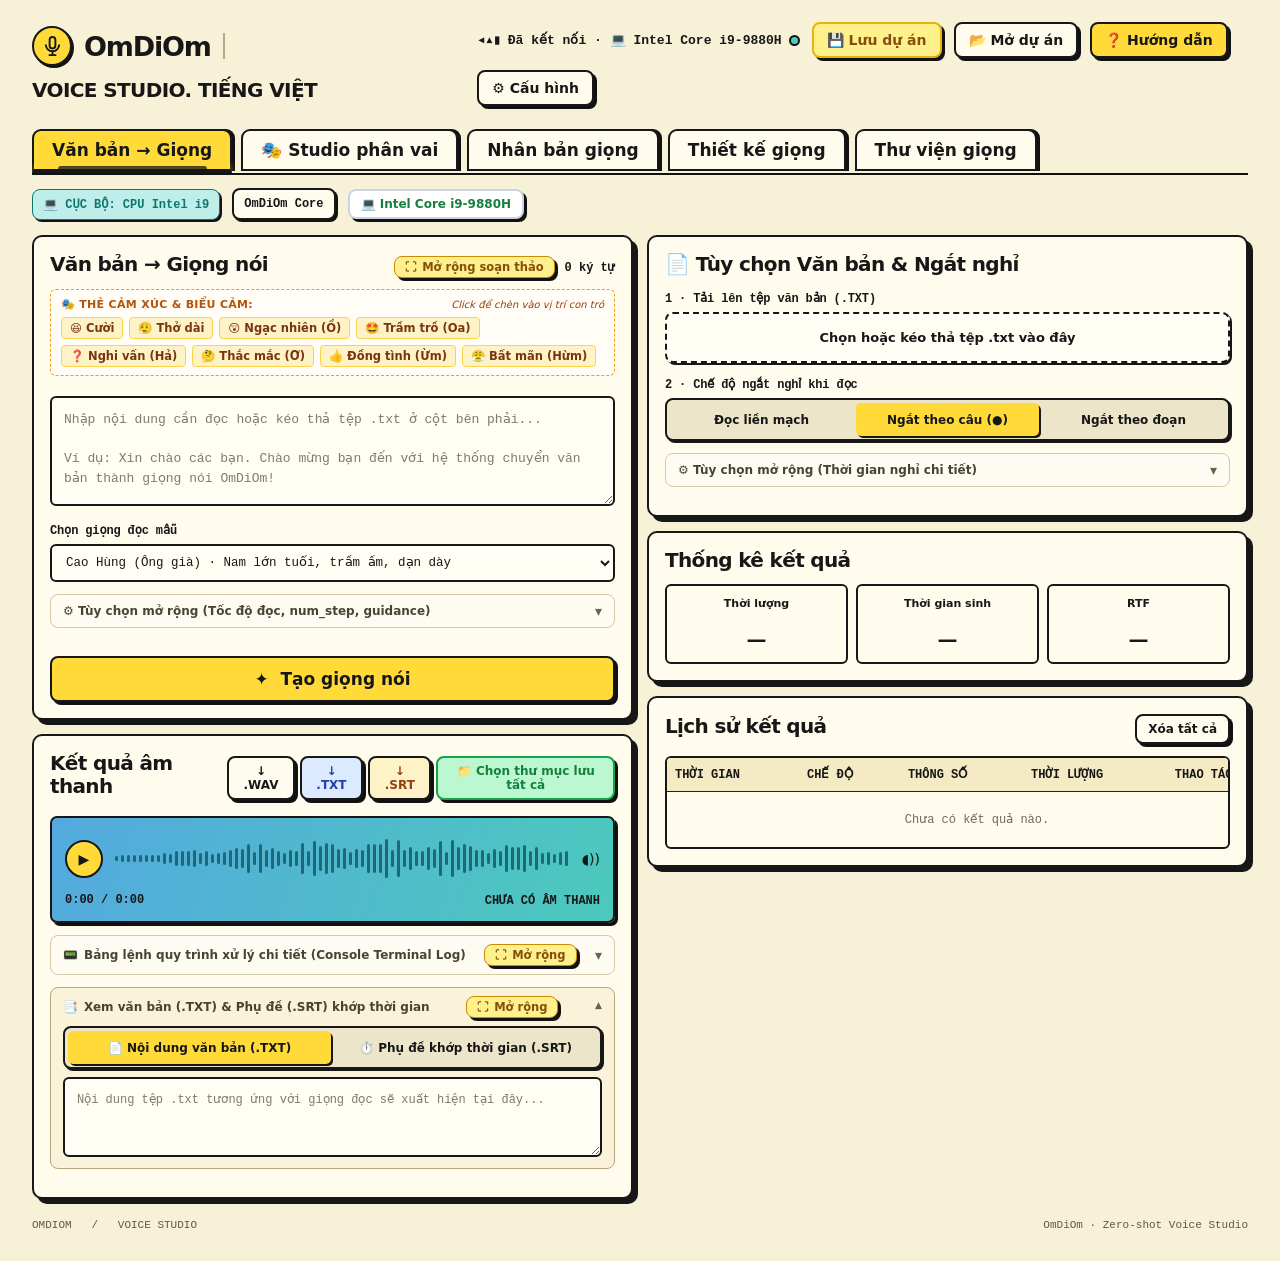
==== UI/index.html @ b6a5f914 "Khoi tao OmDiOm Studio - He thong tong hop va nhan ban giong noi tieng Viet chuyen nghiep" ====
<!DOCTYPE html>
<html lang="vi">

<head>
  <meta charset="UTF-8">
  <meta name="viewport" content="width=device-width, initial-scale=1">
  <title>OmDiOm — STUDIO</title>
  <link rel="stylesheet" href="css/style.css">

</head>

<body>
  <div class="wrap">
    <header class="top">
      <div class="brand">
        <div class="logo"><svg viewBox="0 0 24 24" fill="none" stroke="currentColor" stroke-width="2">
            <rect x="9" y="2" width="6" height="12" rx="3" />
            <path d="M5 10a7 7 0 0 0 14 0M12 17v4m-4 0h8" />
          </svg></div>
        <h1>OmDiOm</h1>
        <div class="divider"></div><strong>VOICE STUDIO. TIẾNG VIỆT</strong>
      </div>
      <div class="top-right">
        <div class="status"><span>◂▴▮</span> <span id="statusText">Chưa kết nối</span> <span class="dot"
            id="dot"></span></div><button class="btn" id="btnSaveProj"
          title="Lưu toàn bộ kịch bản, cấu hình và trạng thái dự án (.omproj)"
          style="background:#fef08a;color:#854d0e;border-color:#eab308">💾 Lưu dự án</button><button class="btn"
          id="btnLoadProj" title="Mở tệp dự án (.omproj) đã lưu">📂 Mở dự án</button><input type="file"
          id="fileProjInput" accept=".omproj,.json" hidden><button class="btn" id="btnOpenHelp"
          style="background:var(--yellow)">❓ Hướng dẫn</button><button class="btn config">⚙ Cấu hình</button>
      </div>
    </header>
    <nav class="tabs" aria-label="Chế độ"><button class="tab active" data-tab="tts">Văn bản → Giọng</button><button
        class="tab" data-tab="dialogue">🎭 Studio phân vai</button><button class="tab" data-tab="clone">Nhân bản
        giọng</button><button class="tab" data-tab="design">Thiết kế giọng</button><button class="tab"
        data-tab="thuvien">Thư viện giọng</button></nav>
    <div class="status-row"><span class="badge" id="badgeMode" style="background:#bdeeea">ĐÃ KẾT NỐI (CỤC
        BỘ)</span><span class="badge">OmDiOm Core</span><button class="btn small" id="btnHwTop">💻 Cấu hình: Đang kiểm
        tra...</button></div>

    <!-- TAB 1: VĂN BẢN -> GIỌNG -->
    <section class="main-content" id="tts">
      <div class="grid">
        <div class="left">
          <section class="card">
            <div class="row-between">
              <div>
                <h2>Văn bản → Giọng nói</h2>
              </div>
              <div style="display:flex;align-items:center;gap:10px">
                <button type="button" class="btn small" id="btnExpandTtsEditor" title="Mở rộng khung soạn thảo toàn màn hình để dễ dàng nhìn rõ và chỉnh sửa chi tiết"
                  style="padding:3px 10px;font-size:11.5px;background:#fef08a;color:#854d0e;border:1.5px solid #ca8a04;font-weight:700;display:inline-flex;align-items:center;gap:5px;cursor:pointer">
                  <span>⛶</span> Mở rộng soạn thảo
                </button>
                <span class="counter"><span data-count>0</span> ký tự</span>
              </div>
            </div>
            <div class="emotion-toolbar">
              <div class="emotion-header">
                <span class="emotion-title"><span>🎭</span> THẺ CẢM XÚC &amp; BIỂU CẢM:</span>
                <small class="emotion-hint">Click để chèn vào vị trí con trỏ</small>
              </div>
              <div class="emotion-tags">
                <button type="button" class="btn-emotion" data-tag="[cười]"
                  title="Chèn thẻ [cười] · Tiếng cười bật ra tự nhiên">😆 Cười</button>
                <button type="button" class="btn-emotion" data-tag="[thở dài]"
                  title="Chèn thẻ [thở dài] · Tiếng thở dài nhẹ nhõm hoặc trầm ngâm">😮‍💨 Thở dài</button>
                <button type="button" class="btn-emotion" data-tag="[ngạc nhiên]"
                  title="Chèn thẻ [ngạc nhiên] · Cảm thán ngạc nhiên 'Ồ!'">😲 Ngạc nhiên (Ồ)</button>
                <button type="button" class="btn-emotion" data-tag="[trầm trồ]"
                  title="Chèn thẻ [trầm trồ] · Trầm trồ thán phục 'Oa!'">🤩 Trầm trồ (Oa)</button>
                <button type="button" class="btn-emotion" data-tag="[nghi vấn]"
                  title="Chèn thẻ [nghi vấn] · Ngữ điệu nghi vấn hỏi 'Hả?'">❓ Nghi vấn (Hả)</button>
                <button type="button" class="btn-emotion" data-tag="[thắc mắc]"
                  title="Chèn thẻ [thắc mắc] · Ngữ điệu thắc mắc hỏi 'Ơ / Ủa?'">🤔 Thắc mắc (Ơ)</button>
                <button type="button" class="btn-emotion" data-tag="[đồng tình]"
                  title="Chèn thẻ [đồng tình] · Âm thanh gật đầu 'Ừm / Dạ'">👍 Đồng tình (Ừm)</button>
                <button type="button" class="btn-emotion" data-tag="[bất mãn]"
                  title="Chèn thẻ [bất mãn] · Âm thanh bất mãn 'Hừm / Hứ'">😤 Bất mãn (Hừm)</button>
              </div>
            </div><textarea data-text maxlength="5000"
              placeholder="Nhập nội dung cần đọc hoặc kéo thả tệp .txt ở cột bên phải...&#10;&#10;Ví dụ: Xin chào các bạn. Chào mừng bạn đến với hệ thống chuyển văn bản thành giọng nói OmDiOm!"></textarea>
            <div class="attribute" style="grid-template-columns:1fr;margin-top:14px;margin-bottom:6px"><span>Chọn giọng
                đọc mẫu</span></div><select id="selGiongTts" class="sel-giong"
              aria-label="Chọn giọng đọc có sẵn"></select>
            <details class="adv-settings">
              <summary><span>⚙️ Tùy chọn mở rộng (Tốc độ đọc, num_step, guidance)</span></summary>
              <div class="settings" style="margin-top:10px">
                <div class="setting"><label for="tSteps">num_step <output id="tStepsV">16</output></label><input
                    id="tSteps" type="range" min="0" max="2" step="1" value="1">
                  <div class="scale"><span>8</span><span>16</span><span>32</span></div>
                </div>
                <div class="setting"><label for="tSpeed" class="lbl-speed">Tốc độ đọc <output
                      id="tSpeedV">1.00×</output></label><input id="tSpeed" type="range" min="0.85" max="1.30"
                    step="0.05" value="1">
                  <div class="scale"><span>0.85×</span><span>1.30×</span></div>
                </div>
                <div class="setting"><label for="tGuid">guidance <output id="tGuidV">2.0</output></label><input
                    id="tGuid" type="number" value="2" min="0.5" max="5" step="0.5"></div>
              </div>
            </details><button class="btn primary" data-run>✦ &nbsp;Tạo giọng nói</button>
          </section>
          <section class="card">
            <div class="card-title">
              <div>
                <h2>Kết quả âm thanh</h2>
              </div>
              <div class="act-group">
                <button class="btn small" data-dl disabled title="Tải xuống tệp âm thanh WAV">↓ .WAV</button>
                <button class="btn small mini-txt" id="btnDlTxt" disabled title="Tải xuống nội dung tệp văn bản .TXT">↓
                  .TXT</button>
                <button class="btn small mini-srt" id="btnDlSrt" disabled title="Chọn thư mục và tải tệp phụ đề .SRT">↓
                  .SRT</button>
                <button class="btn small" id="btnDlAll" disabled
                  title="Chọn 1 thư mục và lưu toàn bộ cả 3 tệp (.WAV, .TXT, .SRT)"
                  style="background:#bbf7d0;color:#15803d;border-color:#16a34a">📁 Chọn thư mục lưu tất cả</button>
              </div>
            </div>
            <div class="progress-box" data-prog style="display:none">
              <div class="circle-wrap">
                <svg viewBox="0 0 100 100" aria-label="Tiến trình">
                  <circle class="circle-bg" cx="50" cy="50" r="40"></circle>
                  <circle class="circle-val" cx="50" cy="50" r="40"></circle>
                </svg>
                <div class="circle-text">0%</div>
              </div>
              <div class="prog-info">
                <div class="prog-status">Đang chuẩn bị tạo giọng nói...</div>
                <div class="prog-track">
                  <div class="prog-fill"></div>
                </div>
                <div class="prog-meta"><span class="prog-step-text">Đang xử lý AI</span><span
                    class="prog-timer">0.0s</span></div>
              </div>
            </div>
            <div class="audio-box" data-box>
              <div class="player"><button class="play" data-play aria-label="Phát âm thanh">▶</button>
                <div class="wave" data-wave aria-label="Dạng sóng"></div><span aria-hidden="true">◖))</span>
              </div>
              <div class="audio-meta"><span data-time>0:00 / 0:00</span><span data-state>CHƯA CÓ ÂM THANH</span></div>
            </div>

            <!-- TAB ẨN TERMINAL CONSOLE LOG THEO THỜI GIAN THỰC -->
            <details class="adv-settings" id="ttsTerminalDetails" style="margin-top:12px">
              <summary style="display:flex;align-items:center;justify-content:space-between;cursor:pointer">
                <span style="display:flex;align-items:center;gap:6px"><span>📟</span> <b>Bảng lệnh quy trình xử lý chi tiết (Console Terminal Log)</b></span>
                <button type="button" class="btn small" id="btnExpandTtsTerminal" title="Mở rộng Console Log toàn màn hình để xem quy trình chi tiết nhất"
                  style="padding:3px 10px;font-size:11.5px;background:#fef08a;color:#854d0e;border:1.5px solid #ca8a04;font-weight:700;display:inline-flex;align-items:center;gap:5px;cursor:pointer">
                  <span>⛶</span> Mở rộng
                </button>
              </summary>
              <div class="term-panel" id="ttsTerminal" style="margin-top:8px">
                <div class="term-line"><span class="term-dim">00:00:00</span> <span class="term-tag">[HỆ THỐNG]</span>
                  Sẵn sàng... Bấm "Tạo giọng nói" để xem quy trình chi tiết tại đây.</div>
              </div>
            </details>

            <!-- Ô TÙY CHỌN XEM FILE TXT VÀ FILE SRT PHỤ ĐỀ -->
            <details class="adv-settings" id="ttsPreviewDetails" style="margin-top:8px" open>
              <summary style="display:flex;align-items:center;justify-content:space-between;cursor:pointer">
                <span style="display:flex;align-items:center;gap:6px"><span>📑</span> <b>Xem văn bản (.TXT) &amp;
                    Phụ đề (.SRT) khớp thời gian</b></span>
                <button type="button" class="btn small" id="btnExpandTtsPreview" title="Mở rộng toàn màn hình để xem tổng quát và chi tiết hơn giống như tab hướng dẫn"
                  style="padding:3px 10px;font-size:11.5px;background:#fef08a;color:#854d0e;border:1.5px solid #ca8a04;font-weight:700;display:inline-flex;align-items:center;gap:5px;cursor:pointer">
                  <span>⛶</span> Mở rộng
                </button>
              </summary>
              <div style="margin-top:8px">
                <div class="segmented" style="margin-bottom:8px">
                  <button type="button" class="segment selected" id="btnTabTxt">📄 Nội dung văn bản (.TXT)</button>
                  <button type="button" class="segment" id="btnTabSrt">⏱️ Phụ đề khớp thời gian (.SRT)</button>
                </div>
                <div id="boxViewTxt">
                  <textarea id="txtPreviewArea" readonly
                    style="min-height:80px;background:#fffdf4;font-size:12px;margin-top:0"
                    placeholder="Nội dung tệp .txt tương ứng với giọng đọc sẽ xuất hiện tại đây..."></textarea>
                </div>
                <div id="boxViewSrt" style="display:none">
                  <textarea id="srtPreviewArea" readonly
                    style="min-height:110px;background:#18181b;color:#38bdf8;font-family:monospace;font-size:11.5px;margin-top:0"
                    placeholder="Phụ đề SRT với mốc thời gian chuẩn xác của từng câu sẽ xuất hiện tại đây..."></textarea>
                </div>
              </div>
            </details>
          </section>
        </div>
        <div class="right">
          <section class="card">
            <div class="card-title">
              <div>
                <h2>📄 Tùy chọn Văn bản &amp; Ngắt nghỉ</h2>
              </div>
            </div>
            <div class="attribute" style="grid-template-columns:1fr;margin-top:10px;margin-bottom:6px"><span>1 · Tải lên
                tệp văn bản (.TXT)</span></div>
            <div class="drop" id="txtDrop" tabindex="0" role="button" aria-label="Tải tệp văn bản .txt"><b
                id="txtDropTitle">Chọn hoặc kéo thả tệp .txt vào đây</b></div>
            <input type="file" id="txtFileInput" accept=".txt,text/plain" hidden>
            <div class="src" id="txtFileInfo" style="margin-top:5px;font-weight:bold;color:#171717;display:none"></div>

            <div class="attribute" style="grid-template-columns:1fr;margin-top:14px;margin-bottom:6px"><span>2 · Chế độ
                ngắt nghỉ khi đọc</span></div>
            <div class="segmented" id="grpSplitMode" style="display:flex;gap:3px;padding:3px">
              <button type="button" class="segment" data-split="none">Đọc liền mạch</button>
              <button type="button" class="segment selected" data-split="sentence">Ngắt theo câu (●)</button>
              <button type="button" class="segment" data-split="paragraph">Ngắt theo đoạn</button>
            </div>

            <details class="adv-settings" id="detailsPause" style="margin-top:12px">
              <summary><span>⚙️ Tùy chọn mở rộng (Thời gian nghỉ chi tiết)</span></summary>
              <div class="settings" id="boxPauseControls"
                style="grid-template-columns:1fr 1fr;gap:12px;margin-top:10px">
                <div class="setting"><label for="tPauseSent">Nghỉ giữa câu <output
                      id="tPauseSentV">0.50s</output></label><input id="tPauseSent" type="range" min="0.1" max="2.0"
                    step="0.05" value="0.5">
                  <div class="scale"><span>0.1s</span><span>2.0s</span></div>
                </div>
                <div class="setting"><label for="tPausePara">Nghỉ xuống đoạn <output
                      id="tPauseParaV">1.00s</output></label><input id="tPausePara" type="range" min="0.3" max="3.0"
                    step="0.1" value="1.0">
                  <div class="scale"><span>0.3s</span><span>3.0s</span></div>
                </div>
              </div>
            </details>
          </section>

          <section class="card">
            <h2>Thống kê kết quả</h2>
            <div class="metrics">
              <div class="metric"><span>Thời lượng</span><strong data-m="dur">—</strong></div>
              <div class="metric"><span>Thời gian sinh</span><strong data-m="gen">—</strong></div>
              <div class="metric"><span>RTF</span><strong data-m="rtf">—</strong></div>
            </div>
          </section>
          <section class="card history">
            <div class="card-title">
              <div>
                <h2>Lịch sử kết quả</h2>
              </div><button class="btn small" data-clear>Xóa tất cả</button>
            </div>
            <div class="table-scroll">
              <table>
                <thead>
                  <tr>
                    <th>THỜI GIAN</th>
                    <th>CHẾ ĐỘ</th>
                    <th>THÔNG SỐ</th>
                    <th>THỜI LƯỢNG</th>
                    <th>THAO TÁC</th>
                  </tr>
                </thead>
                <tbody data-hist>
                  <tr>
                    <td colspan="5" class="empty">Chưa có kết quả nào.</td>
                  </tr>
                </tbody>
              </table>
            </div>
          </section>
        </div>
      </div>
    </section>

    <!-- TAB 2: STUDIO PHÂN VAI & ĐỐI THOẠI ĐA NHÂN VẬT -->
    <section class="main-content hidden" id="dialogue">
      <div class="grid">
        <div class="left">
          <!-- DÀN DIỄN VIÊN / PHÂN VAI -->
          <section class="card">
            <div class="card-title">
              <div>
                <h2>🎭 Dàn diễn viên &amp; Phân vai</h2>
                <div class="muted">Gán tên nhân vật vào giọng đọc tương ứng trong thư viện</div>
              </div>
              <button class="btn small" id="btnThemVai"
                style="background:#bbf7d0;color:#15803d;border-color:#16a34a;font-weight:700">
                + Thêm nhân vật
              </button>
            </div>

            <div id="danhSachVaiContainer" style="display:grid;gap:8px;margin-top:10px">
              <!-- Render danh sách vai bằng JS -->
            </div>
          </section>

          <!-- KỊCH BẢN ĐỐI THOẠI -->
          <section class="card">
            <div class="row-between">
              <div>
                <h2>📝 Soạn thảo kịch bản đối thoại</h2>
              </div>
              <div style="display:flex;align-items:center;gap:10px">
                <button type="button" class="btn small" id="btnExpandDlgEditor" title="Mở rộng khung kịch bản toàn màn hình để dễ dàng nhìn rõ và chỉnh sửa chi tiết"
                  style="padding:3px 10px;font-size:11.5px;background:#fef08a;color:#854d0e;border:1.5px solid #ca8a04;font-weight:700;display:inline-flex;align-items:center;gap:5px;cursor:pointer">
                  <span>⛶</span> Mở rộng kịch bản
                </button>
                <span class="counter"><span id="dialogueCount">0</span> ký tự</span>
              </div>
            </div>

            <!-- THANH CÔNG CỤ CHÈN NHANH VAI DIỄN -->
            <div style="margin-top:10px;padding:8px 10px;background:#fffdf4;border:var(--line);border-radius:6px">
              <div
                style="font-size:11px;font-weight:700;color:#475569;margin-bottom:6px;display:flex;align-items:center;gap:5px">
                <span>👥</span> CHÈN LƯỢT THOẠI NHÂN VẬT:
              </div>
              <div id="quickRoleButtons" style="display:flex;gap:6px;flex-wrap:wrap">
                <!-- Nút chèn vai sẽ render tự động từ danh sách vai -->
              </div>
            </div>

            <!-- THANH CÔNG CỤ THẺ CẢM XÚC & KHOẢNG NGHỈ -->
            <div class="emotion-toolbar" style="margin-top:8px">
              <div class="emotion-header">
                <span class="emotion-title"><span>🎭</span> THẺ CẢM XÚC &amp; ⏱️ KHOẢNG NGHỈ:</span>
                <small class="emotion-hint">Click để chèn vào vị trí con trỏ</small>
              </div>
              <div class="emotion-tags">
                <button type="button" class="btn-emotion" data-tag="[cười]" title="Chèn thẻ [cười]">😆 Cười</button>
                <button type="button" class="btn-emotion" data-tag="[thở dài]" title="Chèn thẻ [thở dài]">😮‍💨 Thở
                  dài</button>
                <button type="button" class="btn-emotion" data-tag="[ngạc nhiên]" title="Chèn thẻ [ngạc nhiên]">😲 Ngạc
                  nhiên</button>
                <button type="button" class="btn-emotion" data-tag="[trầm trồ]" title="Chèn thẻ [trầm trồ]">🤩 Trầm
                  trồ</button>
                <button type="button" class="btn-emotion" data-tag="[nghi vấn]" title="Chèn thẻ [nghi vấn]">❓ Nghi
                  vấn</button>
                <button type="button" class="btn-emotion" data-tag="[thắc mắc]" title="Chèn thẻ [thắc mắc]">🤔 Thắc
                  mắc</button>
                <button type="button" class="btn-pause-tag" data-tag="[nghỉ: 0.5s]" title="Chèn khoảng lặng 0.5 giây"
                  style="background:#e0e7ff;color:#3730a3;border:1.5px solid #818cf8;border-radius:4px;padding:2px 7px;font-size:11px;font-weight:700;cursor:pointer">⏱️
                  Nghỉ 0.5s</button>
                <button type="button" class="btn-pause-tag" data-tag="[nghỉ: 1.0s]" title="Chèn khoảng lặng 1.0 giây"
                  style="background:#e0e7ff;color:#3730a3;border:1.5px solid #818cf8;border-radius:4px;padding:2px 7px;font-size:11px;font-weight:700;cursor:pointer">⏱️
                  Nghỉ 1.0s</button>
              </div>
            </div>

            <textarea id="dialogueScriptText" maxlength="10000" style="min-height:160px"
              placeholder="Soạn kịch bản đối thoại hoặc bấm nút chèn nhân vật ở trên...&#10;&#10;Ví dụ:&#10;[Người dẫn chuyện]: Đêm đó, sấm chớp ầm ầm ngoài hiên [thở dài].&#10;[Bác Ba]: Trời này mưa to rồi, cháu có muốn ở lại trú không?&#10;[nghỉ: 0.6s]&#10;[Mai Lan]: Dạ không sao đâu bác [cười], cháu có áo mưa rồi ạ!"></textarea>

            <details class="adv-settings" style="margin-top:10px">
              <summary><span>⚙️ Tùy chọn mở rộng (Tốc độ đọc, num_step, khoảng nghỉ đổi vai)</span></summary>
              <div class="settings" style="margin-top:10px">
                <div class="setting">
                  <label for="dlgSteps">num_step <output id="dlgStepsV">16</output></label>
                  <input id="dlgSteps" type="range" min="0" max="2" step="1" value="1">
                  <div class="scale"><span>8</span><span>16</span><span>32</span></div>
                </div>
                <div class="setting">
                  <label for="dlgSpeed" class="lbl-speed">Tốc độ đọc <output id="dlgSpeedV">1.00×</output></label>
                  <input id="dlgSpeed" type="range" min="0.85" max="1.30" step="0.05" value="1">
                  <div class="scale"><span>0.85×</span><span>1.30×</span></div>
                </div>
                <div class="setting">
                  <label for="dlgPauseDefault">Nghỉ đổi vai <output id="dlgPauseDefaultV">0.60s</output></label>
                  <input id="dlgPauseDefault" type="range" min="0.2" max="2.5" step="0.1" value="0.6">
                  <div class="scale"><span>0.2s</span><span>2.5s</span></div>
                </div>
              </div>
            </details>

            <button class="btn primary" id="btnRunDialogue">✦ &nbsp;Tạo âm thanh kịch bản đối thoại</button>
          </section>
        </div>

        <div class="right">
          <!-- KẾT QUẢ ÂM THANH KỊCH BẢN -->
          <section class="card">
            <div class="card-title">
              <div>
                <h2>Kết quả âm thanh kịch bản</h2>
              </div>
              <div class="act-group">
                <button class="btn small" id="btnDlDlgWav" data-dl disabled title="Tải xuống tệp âm thanh WAV">↓
                  .WAV</button>
                <button class="btn small mini-txt" id="btnDlDlgTxt" disabled title="Tải xuống nội dung kịch bản .TXT">↓
                  .TXT</button>
                <button class="btn small mini-srt" id="btnDlDlgSrt" disabled title="Tải tệp phụ đề .SRT phân vai">↓
                  .SRT</button>
                <button class="btn small" id="btnDlDlgAll" disabled title="Lưu trọn bộ cả 3 tệp vào 1 thư mục"
                  style="background:#bbf7d0;color:#15803d;border-color:#16a34a">📁 Lưu tất cả</button>
              </div>
            </div>

            <div class="progress-box" id="dlgProgBox" style="display:none">
              <div class="circle-wrap">
                <svg viewBox="0 0 100 100" aria-label="Tiến trình">
                  <circle class="circle-bg" cx="50" cy="50" r="40"></circle>
                  <circle class="circle-val" id="dlgCircleVal" cx="50" cy="50" r="40"></circle>
                </svg>
                <div class="circle-text" id="dlgCircleText">0%</div>
              </div>
              <div class="prog-info">
                <div class="prog-status" id="dlgProgStatus">Đang chuẩn bị tạo kịch bản...</div>
                <div class="prog-track">
                  <div class="prog-fill" id="dlgProgFill"></div>
                </div>
                <div class="prog-meta"><span class="prog-step-text" id="dlgProgStep">Đang phân tích kịch bản</span><span
                    class="prog-timer" id="dlgProgTimer">0.0s</span></div>
              </div>
            </div>

            <div class="audio-box" id="dlgAudioBox" data-box style="display:none">
              <div class="player">
                <button class="play" id="dlgPlayBtn" data-play aria-label="Phát âm thanh">▶</button>
                <div class="wave" id="dlgWave" data-wave aria-label="Dạng sóng"></div>
                <span aria-hidden="true">◖))</span>
              </div>
              <div class="audio-meta">
                <span id="dlgTime" data-time>0:00 / 0:00</span>
                <span id="dlgState" data-state>KỊCH BẢN HOÀN TẤT</span>
              </div>
            </div>

            <!-- TERMINAL CONSOLE LOG KỊCH BẢN -->
            <details class="adv-settings" id="dlgTerminalDetails" style="margin-top:12px" open>
              <summary style="display:flex;align-items:center;justify-content:space-between;cursor:pointer">
                <span style="display:flex;align-items:center;gap:6px"><span>📟</span> <b>Bảng điều khiển tiến trình phân vai (Console Log)</b></span>
                <button type="button" class="btn small" id="btnExpandDlgTerminal" title="Mở rộng Console Log toàn màn hình để xem quy trình chi tiết nhất"
                  style="padding:3px 10px;font-size:11.5px;background:#fef08a;color:#854d0e;border:1.5px solid #ca8a04;font-weight:700;display:inline-flex;align-items:center;gap:5px;cursor:pointer">
                  <span>⛶</span> Mở rộng
                </button>
              </summary>
              <div class="term-panel" id="dlgTerminal" style="margin-top:8px">
                <div class="term-line"><span class="term-dim">00:00:00</span> <span class="term-tag">[KỊCH BẢN]</span>
                  Sẵn sàng... Bấm "Tạo âm thanh kịch bản" để bắt đầu tiến trình.</div>
              </div>
            </details>

            <!-- XEM TRƯỚC VĂN BẢN VÀ PHỤ ĐỀ PHÂN VAI -->
            <details class="adv-settings" id="dlgPreviewDetails" style="margin-top:8px" open>
              <summary style="display:flex;align-items:center;justify-content:space-between;cursor:pointer">
                <span style="display:flex;align-items:center;gap:6px"><span>📑</span> <b>Xem kịch bản (.TXT)
                    &amp; Phụ đề phân vai (.SRT)</b></span>
                <button type="button" class="btn small" id="btnExpandDlgPreview" title="Mở rộng toàn màn hình để xem tổng quát và chi tiết hơn giống như tab hướng dẫn"
                  style="padding:3px 10px;font-size:11.5px;background:#fef08a;color:#854d0e;border:1.5px solid #ca8a04;font-weight:700;display:inline-flex;align-items:center;gap:5px;cursor:pointer">
                  <span>⛶</span> Mở rộng
                </button>
              </summary>
              <div style="margin-top:8px">
                <div class="segmented" style="margin-bottom:8px">
                  <button type="button" class="segment selected" id="btnTabDlgTxt">📄 Kịch bản (.TXT)</button>
                  <button type="button" class="segment" id="btnTabDlgSrt">⏱️ Phụ đề phân vai (.SRT)</button>
                </div>
                <div id="boxViewDlgTxt">
                  <textarea id="dlgTxtPreviewArea" readonly
                    style="min-height:90px;background:#fffdf4;font-size:12px;margin-top:0"
                    placeholder="Nội dung kịch bản sẽ hiển thị tại đây..."></textarea>
                </div>
                <div id="boxViewDlgSrt" style="display:none">
                  <textarea id="dlgSrtPreviewArea" readonly
                    style="min-height:110px;background:#18181b;color:#38bdf8;font-family:monospace;font-size:11.5px;margin-top:0"
                    placeholder="Phụ đề SRT với tên nhân vật và mốc thời gian sẽ xuất hiện tại đây..."></textarea>
                </div>
              </div>
            </details>
          </section>

          <!-- THỐNG KÊ KẾT QUẢ KỊCH BẢN -->
          <section class="card">
            <h2>Thống kê kết quả kịch bản</h2>
            <div class="metrics">
              <div class="metric"><span>Thời lượng</span><strong id="dlgDur">—</strong></div>
              <div class="metric"><span>Thời gian sinh</span><strong id="dlgGen">—</strong></div>
              <div class="metric"><span>RTF</span><strong id="dlgRtf">—</strong></div>
            </div>
          </section>
        </div>
      </div>
    </section>


    <!-- TAB 2: NHÂN BẢN GIỌNG -->
    <section class="main-content hidden" id="clone">
      <div class="grid">
        <div class="left">
          <section class="card">
            <div class="row-between">
              <div>
                <h2>Nhân bản giọng</h2>
              </div><span class="counter">0-shot</span>
            </div>
            <div
              style="margin-top:10px;padding:9px 12px;background:#f0fdf4;border:1.5px solid #86efac;border-radius:6px;font-size:12px;line-height:1.4">
              <b style="color:#166534">⚡ Lưu ý hiệu năng (Khuyến nghị GPU):</b>
              <span style="color:#15803d">Nhân bản giọng 0-shot là tác vụ AI rất nặng (khuếch tán Diffusion Vocoder).
                Nên ưu tiên kết nối <b>Kaggle GPU (Tesla T4)</b> để tạo giọng trong <b>1–3 giây</b> (thay vì 30–60s trên
                CPU).</span>
            </div>
            <div class="attribute" style="grid-template-columns:1fr;margin-top:14px;margin-bottom:8px"><span>1 · Clip
                mẫu (3–10 giây)</span></div>
            <div class="drop" data-drop tabindex="0" role="button" aria-label="Chọn tệp âm thanh mẫu"><b
                data-dropmain>Chọn hoặc kéo thả tệp audio</b><small data-dropsub>WAV / MP3 · nên là giọng rõ, ít tạp
                âm</small></div>
            <input type="file" accept="audio/*" data-file hidden>
            <div class="ref-audio" data-fileinfo></div>
            <div class="rec-or">── hoặc ──</div>
            <div class="rec-panel" id="recPanel">
              <div class="rec-header"><b>🎙️ Ghi âm trực tiếp (tối đa 30 giây)</b><span class="tag" id="recTag">SẴN
                  SÀNG</span></div>
              <div id="recSecureWarn" class="warnbar"
                style="margin-top:0;margin-bottom:10px;display:none;background:#fef3c7;border-color:#d97706">
                <b>⚠️ Quyền truy cập Micro:</b>
                <span id="recSecureWarnMsg">Trình duyệt chặn Micro trên giao thức <code>file:///</code>.</span>
                <div style="margin-top:6px">
                  <a href="http://127.0.0.1:8000" target="_blank" class="btn small"
                    style="background:var(--yellow);display:inline-block;text-decoration:none;font-size:11px">
                    👉 Bấm vào đây để mở Studio tại http://127.0.0.1:8000 (Cho phép Micro 100%)
                  </a>
                </div>
              </div>
              <div class="rec-timer idle" id="recTimer">00:00</div>
              <div class="rec-bar-wrap">
                <div class="rec-bar-level" id="recLevel"></div>
              </div>
              <div class="rec-btns">
                <button class="btn btn-rec" id="btnRecStart">🎙️ Bắt đầu ghi</button>
                <button class="btn" id="btnRecStop" disabled>⏹ Dừng ghi</button>
                <button class="btn" id="btnRecReset" disabled>↻ Ghi lại</button>
              </div>
              <div class="rec-result" id="recResult">
                <b>📊 Phân tích đoạn ghi âm</b>
                <div class="muted" id="recResultInfo">Đang phân tích...</div>
                <div class="rec-segments" id="recSegments"></div>
                <button class="btn primary" id="btnRecUse" style="margin-top:10px;width:100%" disabled>✦&nbsp;Dùng đoạn
                  sạch nhất làm clip mẫu</button>
              </div>
            </div>
            <div class="attribute" style="grid-template-columns:1fr;margin-top:6px;margin-bottom:6px"><span>2 · Lời
                thoại CỦA CLIP MẪU (không phải câu cần đọc)</span></div>
            <input type="text" data-reftext placeholder="Gõ đúng những gì người trong clip đang nói"
              style="width:100%;height:38px;border:var(--line);border-radius:6px;padding:0 10px;background:#fffdf4;font-family:monospace;font-size:12.5px">
            <div class="row-between" style="margin-top:14px"><span
                style="font-family:monospace;font-weight:bold;font-size:12px">3 · Câu cần đọc bằng giọng đó</span><span
                class="counter"><span data-count>0</span>/600</span></div>
            <div class="emotion-toolbar">
              <div class="emotion-header">
                <span class="emotion-title"><span>🎭</span> THẺ CẢM XÚC &amp; BIỂU CẢM:</span>
                <small class="emotion-hint">Click để chèn vào vị trí con trỏ</small>
              </div>
              <div class="emotion-tags">
                <button type="button" class="btn-emotion" data-tag="[cười]"
                  title="Chèn thẻ [cười] · Tiếng cười bật ra tự nhiên">😆 Cười</button>
                <button type="button" class="btn-emotion" data-tag="[thở dài]"
                  title="Chèn thẻ [thở dài] · Tiếng thở dài nhẹ nhõm hoặc trầm ngâm">😮‍💨 Thở dài</button>
                <button type="button" class="btn-emotion" data-tag="[ngạc nhiên]"
                  title="Chèn thẻ [ngạc nhiên] · Cảm thán ngạc nhiên 'Ồ!'">😲 Ngạc nhiên (Ồ)</button>
                <button type="button" class="btn-emotion" data-tag="[trầm trồ]"
                  title="Chèn thẻ [trầm trồ] · Trầm trồ thán phục 'Oa!'">🤩 Trầm trồ (Oa)</button>
                <button type="button" class="btn-emotion" data-tag="[nghi vấn]"
                  title="Chèn thẻ [nghi vấn] · Ngữ điệu nghi vấn hỏi 'Hả?'">❓ Nghi vấn (Hả)</button>
                <button type="button" class="btn-emotion" data-tag="[thắc mắc]"
                  title="Chèn thẻ [thắc mắc] · Ngữ điệu thắc mắc hỏi 'Ơ / Ủa?'">🤔 Thắc mắc (Ơ)</button>
                <button type="button" class="btn-emotion" data-tag="[đồng tình]"
                  title="Chèn thẻ [đồng tình] · Âm thanh gật đầu 'Ừm / Dạ'">👍 Đồng tình (Ừm)</button>
                <button type="button" class="btn-emotion" data-tag="[bất mãn]"
                  title="Chèn thẻ [bất mãn] · Âm thanh bất mãn 'Hừm / Hứ'">😤 Bất mãn (Hừm)</button>
              </div>
            </div>
            <textarea data-text maxlength="600"
              placeholder="Nhập câu bạn muốn model đọc bằng giọng trong clip...&#10;&#10;Ví dụ: Hôm nay trời đẹp, chúng ta cùng đi dạo nhé."></textarea>
            <details class="adv-settings">
              <summary><span>⚙️ Tùy chọn mở rộng (Tốc độ đọc, num_step, guidance)</span></summary>
              <div class="settings" style="margin-top:10px">
                <div class="setting"><label for="cSteps">num_step <output id="cStepsV">16</output></label><input
                    id="cSteps" type="range" min="0" max="2" step="1" value="1">
                  <div class="scale"><span>8</span><span>16</span><span>32</span></div>
                </div>
                <div class="setting"><label for="cSpeed" class="lbl-speed">Tốc độ đọc <output
                      id="cSpeedV">1.00×</output></label><input id="cSpeed" type="range" min="0.85" max="1.30"
                    step="0.05" value="1">
                  <div class="scale"><span>0.85×</span><span>1.30×</span></div>
                </div>
                <div class="setting"><label for="cGuid">guidance <output id="cGuidV">2.0</output></label><input
                    id="cGuid" type="number" value="2" min="0.5" max="5" step="0.5"></div>
              </div>
            </details>
            <button class="btn primary" data-run>✦ &nbsp;Nhân bản &amp; đọc</button>
          </section>
          <section class="card" id="saveVoiceCard" style="display:none">
            <div class="card-title">
              <div>
                <h2>🎛️ Tinh chỉnh chất giọng &amp; Lưu giọng</h2>
              </div>
              <span class="tag" style="background:#e0e7ff;color:#3730a3">HẬU KỲ DSP</span>
            </div>

            <div style="font-size:12px;color:var(--text-muted);margin-bottom:12px">
              Tinh chỉnh cao độ (Pitch), tốc độ (Speed) và độ dày trầm ấm (Bass) trước khi lưu vào thư viện để sử dụng
              về sau.
            </div>

            <!-- PHẦN 1: CÁC THANH TRƯỢT TINH CHỈNH -->
            <div class="settings" style="grid-template-columns:1fr 1fr;gap:12px;margin-bottom:12px">
              <!-- Cao độ / Pitch -->
              <div class="setting" style="background:#fffdf4;border:var(--line);border-radius:6px;padding:8px 10px">
                <div class="row-between" style="margin-bottom:4px">
                  <label for="tunePitch" style="font-weight:600;font-size:12px">🎵 Cao độ (Pitch):</label>
                  <output id="tunePitchV" style="font-weight:bold;color:#4f46e5;font-size:12px">0 st (Chuẩn)</output>
                </div>
                <input id="tunePitch" type="range" min="-6" max="6" step="1" value="0" style="width:100%">
                <div class="scale"
                  style="font-size:10px;color:var(--text-muted);display:flex;justify-content:space-between">
                  <span>-6 (Trầm ấm)</span>
                  <span>0 (Gốc)</span>
                  <span>+6 (Thanh cao)</span>
                </div>
              </div>

              <!-- Tốc độ đọc / Speed -->
              <div class="setting" style="background:#fffdf4;border:var(--line);border-radius:6px;padding:8px 10px">
                <div class="row-between" style="margin-bottom:4px">
                  <label for="tuneSpeed" style="font-weight:600;font-size:12px">⏱️ Tốc độ đọc (Speed):</label>
                  <output id="tuneSpeedV" style="font-weight:bold;color:#4f46e5;font-size:12px">1.00x</output>
                </div>
                <input id="tuneSpeed" type="range" min="0.75" max="1.35" step="0.05" value="1.00" style="width:100%">
                <div class="scale"
                  style="font-size:10px;color:var(--text-muted);display:flex;justify-content:space-between">
                  <span>0.75x (Chậm)</span>
                  <span>1.00x</span>
                  <span>1.35x (Nhanh)</span>
                </div>
              </div>

              <!-- Độ dày / Bass Boost -->
              <div class="setting"
                style="background:#fffdf4;border:var(--line);border-radius:6px;padding:8px 10px;grid-column:span 2">
                <div class="row-between" style="margin-bottom:4px">
                  <label for="tuneBass" style="font-weight:600;font-size:12px">🎙️ Âm sắc trầm ấm (Bass Boost):</label>
                  <output id="tuneBassV" style="font-weight:bold;color:#4f46e5;font-size:12px">0 dB</output>
                </div>
                <input id="tuneBass" type="range" min="0" max="8" step="1" value="0" style="width:100%">
                <div class="scale"
                  style="font-size:10px;color:var(--text-muted);display:flex;justify-content:space-between">
                  <span>0 dB (Tự nhiên)</span>
                  <span>+4 dB (Ấm áp)</span>
                  <span>+8 dB (Rất đầm tiếng / Podcast)</span>
                </div>
              </div>
            </div>

            <!-- NÚT NGHE THỬ DSP VÀ TẢI VỀ -->
            <div style="display:flex;gap:8px;margin-bottom:14px;align-items:center;flex-wrap:wrap">
              <button class="btn small" id="btnTunePreview"
                style="background:#e0e7ff;color:#3730a3;border-color:#818cf8;font-weight:600">
                ▶ Nghe thử chất giọng
              </button>
              <button class="btn small" id="btnTuneReset" title="Đặt lại mọi thông số về chuẩn">
                ↺ Đặt lại
              </button>
              <button class="btn small mini-dl" id="btnTuneDownload" title="Tải xuống tệp WAV đã áp dụng tinh chỉnh">
                ↓ Tải WAV đã chỉnh
              </button>
              <span id="tuneAudioStatus" style="font-size:11px;color:var(--text-muted);margin-left:auto">Sẵn sàng nghe
                thử</span>
            </div>

            <hr style="border:none;border-top:1px dashed var(--line-color,#cbd5e1);margin:12px 0">

            <!-- PHẦN 2: LƯU VÀO THƯ VIỆN GIỌNG -->
            <div class="attribute" style="grid-template-columns:1fr;margin-bottom:6px">
              <span>Tên gợi nhớ cho giọng</span>
            </div>
            <input type="text" id="saveVoiceName" placeholder="Ví dụ: Minh Quý (Trầm), Giọng MC Truyền Cảm…"
              style="width:100%;height:38px;border:var(--line);border-radius:6px;padding:0 10px;background:#fffdf4;font-family:monospace;font-size:12.5px">

            <div style="display:grid;grid-template-columns:1fr 2fr;gap:10px;margin-top:10px">
              <div>
                <div class="attribute" style="margin-bottom:4px"><span>Giới tính</span></div>
                <select id="saveVoiceGender"
                  style="width:100%;height:36px;border:var(--line);border-radius:6px;padding:0 8px;background:#fffdf4;font-size:12px">
                  <option value="">(Tự chọn)</option>
                  <option value="nam">Nam</option>
                  <option value="nu">Nữ</option>
                  <option value="khac">Khác</option>
                </select>
              </div>
              <div>
                <div class="attribute" style="margin-bottom:4px"><span>Ghi chú thêm</span></div>
                <input type="text" id="saveVoiceNote" placeholder="Tự động ghi lại thông số Pitch, Speed, Bass..."
                  style="width:100%;height:36px;border:var(--line);border-radius:6px;padding:0 8px;background:#fffdf4;font-size:12px">
              </div>
            </div>

            <div class="btnrow" style="margin-top:12px">
              <button class="btn primary" id="btnSaveVoice" style="margin:0;width:100%;font-weight:600">
                💾 &nbsp;Lưu vào thư viện giọng
              </button>
            </div>
            <div class="muted" id="saveVoiceStatus" style="margin-top:8px;font-size:11px"></div>
          </section>
        </div>
        <div class="right">
          <section class="card">
            <div class="card-title">
              <div>
                <h2>Kết quả âm thanh</h2>
              </div><button class="btn small" data-dl disabled>↓ Tải xuống</button>
            </div>
            <div class="progress-box" data-prog style="display:none">
              <div class="circle-wrap">
                <svg viewBox="0 0 100 100" aria-label="Tiến trình">
                  <circle class="circle-bg" cx="50" cy="50" r="40"></circle>
                  <circle class="circle-val" cx="50" cy="50" r="40"></circle>
                </svg>
                <div class="circle-text">0%</div>
              </div>
              <div class="prog-info">
                <div class="prog-status">Đang chuẩn bị tạo giọng nói...</div>
                <div class="prog-track">
                  <div class="prog-fill"></div>
                </div>
                <div class="prog-meta"><span class="prog-step-text">Đang xử lý AI</span><span
                    class="prog-timer">0.0s</span></div>
              </div>
            </div>
            <div class="audio-box" data-box>
              <div class="player"><button class="play" data-play aria-label="Phát âm thanh">▶</button>
                <div class="wave" data-wave aria-label="Dạng sóng"></div><span aria-hidden="true">◖))</span>
              </div>
              <div class="audio-meta"><span data-time>0:00 / 0:00</span><span data-state>CHƯA CÓ ÂM THANH</span></div>
            </div>
          </section>
          <section class="card">
            <h2>Thống kê kết quả</h2>
            <div class="metrics">
              <div class="metric"><span>Thời lượng</span><strong data-m="dur">—</strong></div>
              <div class="metric"><span>Thời gian sinh</span><strong data-m="gen">—</strong></div>
              <div class="metric"><span>RTF</span><strong data-m="rtf">—</strong></div>
            </div>
          </section>
          <section class="card history">
            <div class="card-title">
              <div>
                <h2>Lịch sử kết quả</h2>
              </div><button class="btn small" data-clear>Xóa tất cả</button>
            </div>
            <div class="table-scroll">
              <table>
                <thead>
                  <tr>
                    <th>THỜI GIAN</th>
                    <th>CHẾ ĐỘ</th>
                    <th>THÔNG SỐ</th>
                    <th>THỜI LƯỢNG</th>
                    <th>THAO TÁC</th>
                  </tr>
                </thead>
                <tbody data-hist>
                  <tr>
                    <td colspan="5" class="empty">Chưa có kết quả nào.</td>
                  </tr>
                </tbody>
              </table>
            </div>
          </section>
        </div>
      </div>
    </section>

    <!-- TAB 3: THIẾT KẾ GIỌNG -->
    <main class="main-content hidden" id="design">
      <div class="grid">
        <div class="left">
          <section class="card">
            <div class="row-between">
              <div>
                <h2>Thiết kế giọng nói</h2>
              </div><span class="counter"><span data-count>0</span>/600</span>
            </div>
            <div class="emotion-toolbar">
              <div class="emotion-header">
                <span class="emotion-title"><span>🎭</span> THẺ CẢM XÚC &amp; BIỂU CẢM:</span>
                <small class="emotion-hint">Click để chèn vào vị trí con trỏ</small>
              </div>
              <div class="emotion-tags">
                <button type="button" class="btn-emotion" data-tag="[cười]"
                  title="Chèn thẻ [cười] · Tiếng cười bật ra tự nhiên">😆 Cười</button>
                <button type="button" class="btn-emotion" data-tag="[thở dài]"
                  title="Chèn thẻ [thở dài] · Tiếng thở dài nhẹ nhõm hoặc trầm ngâm">😮‍💨 Thở dài</button>
                <button type="button" class="btn-emotion" data-tag="[ngạc nhiên]"
                  title="Chèn thẻ [ngạc nhiên] · Cảm thán ngạc nhiên 'Ồ!'">😲 Ngạc nhiên (Ồ)</button>
                <button type="button" class="btn-emotion" data-tag="[trầm trồ]"
                  title="Chèn thẻ [trầm trồ] · Trầm trồ thán phục 'Oa!'">🤩 Trầm trồ (Oa)</button>
                <button type="button" class="btn-emotion" data-tag="[nghi vấn]"
                  title="Chèn thẻ [nghi vấn] · Ngữ điệu nghi vấn hỏi 'Hả?'">❓ Nghi vấn (Hả)</button>
                <button type="button" class="btn-emotion" data-tag="[thắc mắc]"
                  title="Chèn thẻ [thắc mắc] · Ngữ điệu thắc mắc hỏi 'Ơ / Ủa?'">🤔 Thắc mắc (Ơ)</button>
                <button type="button" class="btn-emotion" data-tag="[đồng tình]"
                  title="Chèn thẻ [đồng tình] · Âm thanh gật đầu 'Ừm / Dạ'">👍 Đồng tình (Ừm)</button>
                <button type="button" class="btn-emotion" data-tag="[bất mãn]"
                  title="Chèn thẻ [bất mãn] · Âm thanh bất mãn 'Hừm / Hứ'">😤 Bất mãn (Hừm)</button>
              </div>
            </div><textarea data-text maxlength="600"
              placeholder="Nhập nội dung cần chuyển thành giọng nói...&#10;&#10;Ví dụ: Chào mừng bạn đến với OmDiOm!"></textarea>
            <details class="adv-settings">
              <summary><span>⚙️ Tùy chọn mở rộng (Tốc độ đọc, num_step, guidance)</span></summary>
              <div class="settings" style="margin-top:10px">
                <div class="setting"><label for="dSteps">num_step <output id="dStepsV">16</output></label><input
                    id="dSteps" type="range" min="0" max="2" step="1" value="1">
                  <div class="scale"><span>8</span><span>16</span><span>32</span></div>
                </div>
                <div class="setting"><label for="dSpeed" class="lbl-speed">Tốc độ đọc <output
                      id="dSpeedV">1.00×</output></label><input id="dSpeed" type="range" min="0.85" max="1.30"
                    step="0.05" value="1">
                  <div class="scale"><span>0.85×</span><span>1.30×</span></div>
                </div>
                <div class="setting"><label for="dGuid">guidance <output id="dGuidV">2.0</output></label><input
                    id="dGuid" type="number" value="2" min="0.5" max="5" step="0.5"></div>
              </div>
            </details><button class="btn primary" data-run>✦ &nbsp;Tạo giọng nói</button>
          </section>
          <section class="card">
            <div class="card-title">
              <div>
                <h2>Kết quả âm thanh</h2>
              </div><button class="btn small" data-dl disabled>↓ Tải xuống</button>
            </div>
            <div class="progress-box" data-prog style="display:none">
              <div class="circle-wrap">
                <svg viewBox="0 0 100 100" aria-label="Tiến trình">
                  <circle class="circle-bg" cx="50" cy="50" r="40"></circle>
                  <circle class="circle-val" cx="50" cy="50" r="40"></circle>
                </svg>
                <div class="circle-text">0%</div>
              </div>
              <div class="prog-info">
                <div class="prog-status">Đang chuẩn bị tạo giọng nói...</div>
                <div class="prog-track">
                  <div class="prog-fill"></div>
                </div>
                <div class="prog-meta"><span class="prog-step-text">Đang xử lý AI</span><span
                    class="prog-timer">0.0s</span></div>
              </div>
            </div>
            <div class="audio-box" data-box>
              <div class="player"><button class="play" data-play aria-label="Phát âm thanh">▶</button>
                <div class="wave" data-wave aria-label="Dạng sóng"></div><span aria-hidden="true">◖))</span>
              </div>
              <div class="audio-meta"><span data-time>0:00 / 0:00</span><span data-state>CHƯA CÓ ÂM THANH</span></div>
            </div>
          </section>
        </div>
        <div class="right">
          <section class="card">
            <h2>Thuộc tính giọng nói</h2>
            <div class="attribute"><span>Giới tính</span>
              <div class="segmented" data-group="gender" role="group" aria-label="Giới tính"><button
                  class="segment selected" aria-pressed="true" data-val="male">Nam</button><button class="segment"
                  aria-pressed="false" data-val="female">Nữ</button></div>
            </div>
            <div class="attribute"><span>Độ tuổi</span>
              <div class="segmented" data-group="age" role="group" aria-label="Độ tuổi"><button class="segment selected"
                  aria-pressed="true" data-val="young adult">Trẻ</button><button class="segment" aria-pressed="false"
                  data-val="middle-aged">Trung niên</button><button class="segment" aria-pressed="false"
                  data-val="elderly">Lớn tuổi</button></div>
            </div>
            <div class="attribute"><span>Cao độ</span>
              <div class="segmented pitch" data-group="pitch" role="group" aria-label="Cao độ"><button type="button"
                  class="segment" aria-pressed="false" data-val="low pitch">Thấp</button><button type="button"
                  class="segment selected" aria-pressed="true" data-val="moderate pitch">Trung bình</button><button
                  type="button" class="segment" aria-pressed="false" data-val="high pitch">Cao</button></div>
            </div>
            <div class="attribute"><span>Phong cách</span>
              <div></div>
            </div>
            <div class="style-grid" data-styles><button class="style-pill" aria-pressed="false" data-val="natural"><span
                  class="style-icon">✳</span><span><b>Tự nhiên</b><small>natural</small></span><span
                  class="style-check">✓</span></button><button class="style-pill" aria-pressed="true"><span
                  class="style-icon">✦</span><span><b>Whisper</b><small>Giọng thì thầm</small></span><span
                  class="style-check">✓</span></button><button class="style-pill" aria-pressed="false"
                data-val="storytelling"><span class="style-icon">✎</span><span><b>Kể
                    chuyện</b><small>storytelling</small></span><span class="style-check">✓</span></button><button
                class="style-pill" aria-pressed="false" data-val="formal"><span
                  class="style-icon">▪</span><span><b>Trang trọng</b><small>formal</small></span><span
                  class="style-check">✓</span></button></div>
            <div class="instruct-line">Gửi lên model: <b data-instruct>female, young adult, moderate pitch</b></div>
          </section>
          <section class="card">
            <h2>Thống kê kết quả</h2>
            <div class="metrics">
              <div class="metric"><span>Thời lượng</span><strong data-m="dur">—</strong></div>
              <div class="metric"><span>Thời gian sinh</span><strong data-m="gen">—</strong></div>
              <div class="metric"><span>RTF</span><strong data-m="rtf">—</strong></div>
            </div>
          </section>
          <section class="card history">
            <div class="card-title">
              <div>
                <h2>Lịch sử kết quả</h2>
              </div><button class="btn small" data-clear>Xóa tất cả</button>
            </div>
            <div class="table-scroll">
              <table>
                <thead>
                  <tr>
                    <th>THỜI GIAN</th>
                    <th>CHẾ ĐỘ</th>
                    <th>THÔNG SỐ</th>
                    <th>THỜI LƯỢNG</th>
                    <th>THAO TÁC</th>
                  </tr>
                </thead>
                <tbody data-hist>
                  <tr>
                    <td colspan="5" class="empty">Chưa có kết quả nào.</td>
                  </tr>
                </tbody>
              </table>
            </div>
          </section>
        </div>
      </div>
    </main>

    <!-- TAB 4: THƯ VIỆN GIỌNG -->
    <section class="main-content hidden" id="thuvien">
      <div class="grid">
        <div class="left">
          <section class="card">
            <div class="card-title">
              <div>
                <h2>Giọng đọc trong thư viện</h2>
              </div><button class="btn small" data-vrefresh>↻ Đọc lại</button>
            </div>
            <div class="voice-grid" data-vlist>
              <div class="muted">Chưa đọc thư viện. Bấm Đọc lại.</div>
            </div>
            <div class="kvline" data-vdir>Thư mục: —</div>
          </section>
        </div>
        <div class="right">
          <section class="card">
            <div class="card-title">
              <div>
                <h2>Kết quả âm thanh</h2>
              </div><button class="btn small" data-dl disabled>↓ Tải xuống</button>
            </div>
            <div class="progress-box" data-prog style="display:none">
              <div class="circle-wrap">
                <svg viewBox="0 0 100 100" aria-label="Tiến trình">
                  <circle class="circle-bg" cx="50" cy="50" r="40"></circle>
                  <circle class="circle-val" cx="50" cy="50" r="40"></circle>
                </svg>
                <div class="circle-text">0%</div>
              </div>
              <div class="prog-info">
                <div class="prog-status">Đang chuẩn bị câu nghe thử...</div>
                <div class="prog-track">
                  <div class="prog-fill"></div>
                </div>
                <div class="prog-meta"><span class="prog-step-text">Đang đọc câu mẫu</span><span
                    class="prog-timer">0.0s</span></div>
              </div>
            </div>
            <div class="audio-box" data-box>
              <div class="player"><button class="play" data-play aria-label="Phát âm thanh">▶</button>
                <div class="wave" data-wave aria-label="Dạng sóng"></div><span aria-hidden="true">◖))</span>
              </div>
              <div class="audio-meta"><span data-time>0:00 / 0:00</span><span data-state>CHƯA CÓ ÂM THANH</span></div>
            </div>
          </section>
          <section class="card">
            <h2>Thống kê kết quả</h2>
            <div class="metrics">
              <div class="metric"><span>Thời lượng</span><strong data-m="dur">—</strong></div>
              <div class="metric"><span>Thời gian sinh</span><strong data-m="gen">—</strong></div>
              <div class="metric"><span>RTF</span><strong data-m="rtf">—</strong></div>
            </div>
          </section>
        </div>
      </div>
    </section>

    <!-- TAB 5: CẤU HÌNH & KẾT NỐI -->
    <section class="main-content hidden" id="ketnoi">
      <div class="grid">
        <div class="left">
          <section class="card" id="cardHardware">
            <div class="card-title">
              <div>
                <h2 id="cardHardwareTitle">💻 Cấu hình máy &amp; Khả năng xử lý</h2>
              </div><button class="btn small" id="btnCheckHw">↻ Kiểm tra lại</button>
            </div>
            <div class="metrics">
              <div class="metric"><span>Vi xử lý (CPU)</span><strong id="hwCpu"
                  style="font-size:12px;line-height:1.2;display:block;margin-top:4px">—</strong><small class="src"
                  id="hwCpuSub">0 nhân / 0 luồng</small></div>
              <div class="metric"><span>Bộ nhớ RAM</span><strong id="hwRam" style="font-size:17px">—</strong><small
                  class="src" id="hwRamSub">Khả dụng: —</small></div>
              <div class="metric"><span>Card đồ họa (GPU)</span><strong id="hwGpu"
                  style="font-size:12px;line-height:1.2;display:block;margin-top:4px">—</strong><small class="src"
                  id="hwGpuSub">VRAM: —</small></div>
            </div>
            <div class="metrics" style="margin-top:8px">
              <div class="metric"><span>PyTorch / AI</span><strong id="hwTorch" style="font-size:12px">—</strong><small
                  class="src" id="hwCudaSub">CUDA: —</small></div>
              <div class="metric"><span>Chế độ chạy</span><strong id="hwMode"
                  style="font-size:12px;color:var(--ok,#16a34a);line-height:1.3;display:block;margin-top:4px">CỤC BỘ
                  (CPU/GPU)</strong><small class="src" id="hwModeSub">7 giọng có sẵn</small></div>
              <div class="metric"><span>Tải CPU hiện tại</span><strong id="hwLoad" style="font-size:17px">—</strong>
              </div>
            </div>

            <!-- TÙY CHỌN CHỌN SỬ DỤNG CPU HOẶC GPU TRÊN MÁY CÁ NHÂN -->
            <div class="device-selector" id="boxDeviceSelector"
              style="margin-top:14px;padding:12px 14px;border:1px solid #cbd5e1;border-radius:8px;background:#f8fafc">
              <div style="display:flex;align-items:center;justify-content:space-between;margin-bottom:10px">
                <strong
                  style="font-size:12px;color:#1e293b;letter-spacing:0.3px;display:flex;align-items:center;gap:6px">
                  <span>⚙️</span> TÙY CHỌN THIẾT BỊ XỬ LÝ (MÁY CÁ NHÂN):
                </strong>
                <span class="badge" id="badgeDeviceTarget"
                  style="font-size:10.5px;padding:2px 8px;background:#e0f2fe;color:#0369a1;font-weight:600">MÁY CÁ
                  NHÂN</span>
              </div>

              <div class="device-options" id="deviceOptionsGroup"
                style="display:grid;grid-template-columns:1fr 1fr;gap:10px">
                <!-- Nút chọn CPU -->
                <label class="device-opt" id="lblDevCpu"
                  style="display:flex;align-items:flex-start;gap:10px;padding:10px 12px;border:2px solid #10b981;border-radius:8px;background:#f0fdf4;cursor:pointer;transition:all .15s">
                  <input type="radio" name="localDeviceChoice" id="radioDevCpu" value="cpu" checked
                    style="margin-top:3px;cursor:pointer">
                  <div style="flex:1">
                    <div style="font-weight:700;font-size:13px;color:#0f172a;display:flex;align-items:center;gap:4px">
                      <span>💻</span> Vi xử lý CPU
                    </div>
                    <div id="devCpuFull"
                      style="font-size:11px;color:#334155;margin-top:3px;line-height:1.3;font-weight:500">Intel(R)
                      Core(TM) i9-9880H CPU @ 2.30GHz</div>
                    <div id="devCpuMeta" style="font-size:10px;color:#10b981;font-weight:600;margin-top:2px">8 nhân · 16
                      luồng</div>
                  </div>
                </label>

                <!-- Nút chọn GPU -->
                <label class="device-opt" id="lblDevGpu"
                  style="display:flex;align-items:flex-start;gap:10px;padding:10px 12px;border:2px solid #cbd5e1;border-radius:8px;background:#ffffff;cursor:pointer;transition:all .15s">
                  <input type="radio" name="localDeviceChoice" id="radioDevGpu" value="gpu"
                    style="margin-top:3px;cursor:pointer">
                  <div style="flex:1">
                    <div style="font-weight:700;font-size:13px;color:#0f172a;display:flex;align-items:center;gap:4px">
                      <span>⚡</span> Card đồ họa GPU
                    </div>
                    <div id="devGpuFull"
                      style="font-size:11px;color:#334155;margin-top:3px;line-height:1.3;font-weight:500">NVIDIA Quadro
                      T2000</div>
                    <div id="devGpuMeta" style="font-size:10px;color:#64748b;font-weight:600;margin-top:2px">4.0 GB VRAM
                    </div>
                  </div>
                </label>
              </div>

              <!-- Thông báo tự động chuyển sang Kaggle GPU khi kết nối Kaggle -->
              <div id="kaggleAutoBanner"
                style="display:none;margin-top:10px;padding:10px 12px;background:#eff6ff;border:1px solid #bfdbfe;border-radius:6px;font-size:12px;color:#1e40af;line-height:1.4">
                ☁️ <b>Đang kết nối Kaggle:</b> Hệ thống <b>tự động (auto)</b> sử dụng GPU trên Kaggle (<span
                  id="kaggleGpuName" style="font-weight:700">NVIDIA Tesla T4 / P100</span>) để tăng tốc tổng hợp giọng
                nói cao nhất. Tùy chọn trên máy cá nhân tạm thời được bảo lưu.
              </div>
            </div>
          
            <!-- Ô NHỎ CHUYỂN ĐỔI MODEL: OMDIOM (VIỆT HÓA) HOẶC OMNIVOICE (GỐC) -->
            <div class="model-selector" id="boxModelSelector"
              style="margin-top:14px;padding:12px 14px;border:1px solid #cbd5e1;border-radius:8px;background:#f8fafc">
              <div style="display:flex;align-items:center;justify-content:space-between;margin-bottom:10px">
                <strong
                  style="font-size:12px;color:#1e293b;letter-spacing:0.3px;display:flex;align-items:center;gap:6px">
                  <span>🎯</span> MÔ HÌNH AI ĐANG SỬ DỤNG (ACTIVE MODEL):
                </strong>
                <span class="badge" id="badgeActiveModel"
                  style="font-size:10.5px;padding:2px 8px;background:#fef3c7;color:#92400e;font-weight:600">ĐANG DÙNG: OMDIOM</span>
              </div>

              <div class="model-options" id="modelOptionsGroup"
                style="display:grid;grid-template-columns:1fr 1fr;gap:10px">
                <!-- Nút chọn OmDiOm -->
                <label class="model-opt" id="lblModelOmdiom"
                  style="display:flex;align-items:flex-start;gap:10px;padding:10px 12px;border:2px solid #3b82f6;border-radius:8px;background:#eff6ff;cursor:pointer;transition:all .15s">
                  <input type="radio" name="modelChoice" id="radioModelOmdiom" value="omdiom" checked
                    style="margin-top:3px;cursor:pointer">
                  <div style="flex:1">
                    <div style="font-weight:700;font-size:13px;color:#0f172a;display:flex;align-items:center;gap:4px">
                      <span>🇻🇳</span> OmDiOm (Việt hóa)
                    </div>
                    <div style="font-size:11px;color:#334155;margin-top:3px;line-height:1.3;font-weight:500">
                      Fine-tuned 4.000 bước VIVOS
                    </div>
                    <div style="font-size:10px;color:#2563eb;font-weight:600;margin-top:2px">
                      Ngữ âm tiếng Việt tự nhiên
                    </div>
                  </div>
                </label>

                <!-- Nút chọn OmniVoice gốc -->
                <label class="model-opt" id="lblModelOmnivoice"
                  style="display:flex;align-items:flex-start;gap:10px;padding:10px 12px;border:2px solid #cbd5e1;border-radius:8px;background:#ffffff;cursor:pointer;transition:all .15s">
                  <input type="radio" name="modelChoice" id="radioModelOmnivoice" value="omnivoice"
                    style="margin-top:3px;cursor:pointer">
                  <div style="flex:1">
                    <div style="font-weight:700;font-size:13px;color:#0f172a;display:flex;align-items:center;gap:4px">
                      <span>🌐</span> OmniVoice (Gốc)
                    </div>
                    <div style="font-size:11px;color:#334155;margin-top:3px;line-height:1.3;font-weight:500">
                      k2-fsa/OmniVoice Base
                    </div>
                    <div style="font-size:10px;color:#64748b;font-weight:600;margin-top:2px">
                      Mô hình quốc tế đa ngôn ngữ
                    </div>
                  </div>
                </label>
              </div>
              <div id="modelSwitchStatus" style="display:none;margin-top:8px;padding:6px 10px;background:#e0f2fe;border-radius:4px;font-size:11.5px;color:#0369a1;font-weight:500">
                ⏳ Đang hoán đổi trọng số mô hình trong bộ nhớ, vui lòng đợi...
              </div>
            </div>
</section>
          <section class="card">
            <div class="card-title">
              <div>
                <h2>Máy chủ đang chạy gì</h2>
              </div><button class="btn small" data-kn-refresh>↻ Đọc lại</button>
            </div>
            <div class="metrics">
              <div class="metric"><span>Thiết bị</span><strong data-si="device">—</strong></div>
              <div class="metric"><span>Model</span><strong data-si="model"
                  style="font-size:11px;word-break:break-all">—</strong></div>
              <div class="metric"><span>Đã nạp</span><strong data-si="loaded">—</strong></div>
            </div>
            <div class="metrics">
              <div class="metric"><span>Thời gian nạp</span><strong data-si="load">—</strong></div>
              <div class="metric"><span>Tần số mẫu</span><strong data-si="sr">—</strong></div>
              <div class="metric"><span>Chế độ</span><strong data-si="mode">—</strong></div>
            </div>
            <div class="kvline" data-si="defaults">num_step · guidance · t_shift · speed — chưa đọc được</div>
          </section>
        </div>
        <div class="right">
          <section class="card">
            <div class="card-title">
              <div>
                <h2>Kết nối máy chủ Kaggle GPU</h2>
              </div>
            </div>
            <div class="conn-state"><span class="bigdot" data-kn-dot></span><span><b data-kn-text>Chưa kết nối</b><small
                  data-kn-sub>Chưa nhập địa chỉ máy chủ</small></span><span class="tag ok" data-kn-tag>SẴN SÀNG</span>
            </div>
            <div class="attribute" style="grid-template-columns:1fr;margin-top:16px;margin-bottom:6px"><span>Địa chỉ máy
                chủ (link tunnel)</span></div>
            <input id="knUrl" type="url" placeholder="https://ten-ngau-nhien.trycloudflare.com" spellcheck="false">
            <div class="attribute" style="grid-template-columns:1fr;margin-top:12px;margin-bottom:6px"><span>API key —
                để trống nếu máy chủ không đặt</span></div>
            <input id="knKey" type="text" placeholder="dán key mà Kaggle in ra ở mục 5" spellcheck="false">
            <div class="btnrow"><button class="btn" id="knTest">Kiểm tra</button><button class="btn primary" id="knSave"
                style="margin:0;width:auto;flex:2">Lưu &amp; kết nối</button><button class="btn"
                id="knClear">Ngắt</button></div>
            <div class="kvline" id="knOut" style="display:none"></div>
          </section>
        </div>
      </div>
    </section>

    <!-- MODAL HƯỚNG DẪN SỬ DỤNG ẨN -->
    <dialog class="modal" id="helpModal" style="width:min(680px,94vw);max-height:85vh;overflow-y:auto">
      <div class="card-title">
        <div>
          <h2>📖 Cẩm Nang Hướng Dẫn Sử Dụng</h2>
          <div class="muted">Tài liệu chi tiết các tính năng của OmDiOm Studio</div>
        </div><button class="btn small" id="btnCloseHelp">✕ Đóng</button>
      </div>
      <div style="margin-top:14px;display:grid;gap:14px">
        <section class="card" style="box-shadow:none;border-color:#b2aa8d">
          <h3>1. Đọc văn bản &amp; Tải tệp .TXT</h3>
          <ul class="checklist">
            <li><span class="check">✓</span><span><b>Kéo thả file .txt</b> vào ô tải tệp để tự động nạp nội dung.</span>
            </li>
            <li><span class="check">✓</span><span><b>Chế độ ngắt nghỉ theo câu</b>: Tự động tách theo dấu chấm (. ! ?
                \n) và chèn khoảng lặng chuẩn.</span></li>
            <li><span class="check">✓</span><span><b>Chế độ ngắt nghỉ theo đoạn</b>: Dừng lâu hơn khi xuống dòng (\n\n),
                phù hợp đọc truyện/sách nói.</span></li>
            <li><span class="check">✓</span><span>Bạn có thể tùy chỉnh thời gian nghỉ giữa các câu từ 0.1s đến 2.0s tùy
                ý.</span></li>
          </ul>
        </section>
        <section class="card" style="box-shadow:none;border-color:#b2aa8d">
          <h3>2. Nhân bản giọng (Zero-shot Voice Clone)</h3>
          <ul class="checklist">
            <li><span class="check">✓</span><span><b>Clip mẫu 3–10 giây</b>: Giọng rõ ràng, không lẫn nhạc nền hoặc tạp
                âm.</span></li>
            <li><span class="check">✓</span><span><b>Gõ đúng lời thoại của clip mẫu</b>: Giúp model căn chỉnh ngữ âm
                chính xác nhất.</span></li>
            <li><span class="check">✓</span><span>Sau khi nhân bản thành công, bấm <b>💾 Lưu giọng</b> để đưa vào thư
                viện dùng lại vĩnh viễn.</span></li>
          </ul>
        </section>
        <section class="card" style="box-shadow:none;border-color:#b2aa8d">
          <h3>3. Chạy Cục Bộ vs Kết nối Kaggle GPU</h3>
          <ul class="checklist">
            <li><span class="check">✓</span><span><b>Chạy trực tiếp trên máy</b>: Model đã được lưu tại
                <code>models/OmDiOm</code>, chạy ngay trên CPU i9 hoặc GPU rời.</span></li>
            <li><span class="check">✓</span><span><b>Kết nối Kaggle GPU</b>: Chạy notebook
                <code>kaggle/omdiom_server.ipynb</code>, lấy link cloudflare dán vào tab Cấu hình &amp; Kết nối.</span>
            </li>
          </ul>
        </section>
      </div>
      <div class="modal-actions" style="margin-top:16px"><button class="btn primary" id="btnCloseHelp2">Đã hiểu</button>
      </div>
    </dialog>

    <!-- MODAL XEM CHI TIẾT VĂN BẢN VÀ PHỤ ĐỀ SRT (MỞ RỘNG TỔNG QUÁT) -->
    <dialog class="modal" id="previewModal" style="width:min(980px,95vw);max-height:88vh;overflow-y:auto;padding:22px">
      <div class="card-title" style="display:flex;align-items:center;justify-content:space-between;border-bottom:2px solid #171717;padding-bottom:12px;margin-bottom:14px">
        <div>
          <h2 style="margin:0;display:flex;align-items:center;gap:8px;font-size:17px">
            <span>📑</span> <span id="modalPreviewTitle">Xem Chi Tiết Văn Bản &amp; Phụ Đề (.SRT)</span>
          </h2>
          <div class="muted" style="font-size:12px;margin-top:3px" id="modalPreviewSubtitle">
            Chế độ xem tổng quát toàn màn hình — Dễ dàng theo dõi toàn bộ nội dung kịch bản và mốc thời gian phụ đề
          </div>
        </div>
        <div style="display:flex;align-items:center;gap:8px">
          <button type="button" class="btn small" id="btnModalCopy" style="background:#eff6ff;color:#1e40af;border-color:#3b82f6;font-weight:600">📋 Sao chép</button>
          <button type="button" class="btn small" id="btnModalDownload" style="background:#f0fdf4;color:#166534;border-color:#22c55e;font-weight:600">⬇ Tải tệp</button>
          <button type="button" class="btn small" id="btnModalClose">✕ Thu nhỏ</button>
        </div>
      </div>

      <div style="display:flex;align-items:center;justify-content:space-between;margin-bottom:12px;flex-wrap:wrap;gap:8px">
        <div class="segmented" style="margin-bottom:0">
          <button type="button" class="segment selected" id="btnModalTabTxt" style="padding:6px 16px;font-weight:700">📄 Nội dung văn bản (.TXT)</button>
          <button type="button" class="segment" id="btnModalTabSrt" style="padding:6px 16px;font-weight:700">⏱ Phụ đề khớp thời gian (.SRT)</button>
        </div>
        <div class="muted" id="modalPreviewStats" style="font-size:12px;font-weight:600">
          📊 Đang xem nội dung
        </div>
      </div>

      <div style="flex:1;display:flex;flex-direction:column;min-height:400px">
        <div id="modalBoxTxt" style="display:block;flex:1">
          <textarea id="modalAreaTxt" readonly
            style="width:100%;height:450px;background:#fffdf4;font-size:14px;line-height:1.7;padding:16px;border:2px solid #171717;border-radius:8px;box-shadow:2px 2px 0 #171717;resize:none;font-family:inherit"
            placeholder="Nội dung văn bản tương ứng với giọng đọc sẽ xuất hiện tại đây..."></textarea>
        </div>
        <div id="modalBoxSrt" style="display:none;flex:1">
          <textarea id="modalAreaSrt" readonly
            style="width:100%;height:450px;background:#18181b;color:#38bdf8;font-family:Consolas, Monaco, monospace;font-size:13px;line-height:1.6;padding:16px;border:2px solid #171717;border-radius:8px;box-shadow:2px 2px 0 #171717;resize:none"
            placeholder="Phụ đề SRT với mốc thời gian chuẩn xác của từng câu sẽ xuất hiện tại đây..."></textarea>
        </div>
      </div>

      <div class="modal-actions" style="margin-top:16px;display:flex;align-items:center;justify-content:space-between">
        <span class="muted" style="font-size:11.5px">💡 Phím tắt: Bấm phím <b>Esc</b> hoặc nút <b>Thu nhỏ lại</b> để quay lại kích thước nhỏ như ban đầu.</span>
        <button type="button" class="btn primary" id="btnModalClose2">Thu nhỏ lại</button>
      </div>
    </dialog>

    <!-- MODAL SOẠN THẢO VĂN BẢN & KỊCH BẢN TOÀN MÀN HÌNH (FOCUS ZEN EDITOR) -->
    <dialog class="modal" id="editorModal" style="width:min(1080px,96vw);max-height:90vh;overflow-y:auto;padding:22px">
      <div class="card-title" style="display:flex;align-items:center;justify-content:space-between;border-bottom:2px solid #171717;padding-bottom:12px;margin-bottom:12px">
        <div>
          <h2 style="margin:0;display:flex;align-items:center;gap:8px;font-size:17.5px">
            <span>📝</span> <span id="editorModalTitle">Trình Soạn Thảo Toàn Màn Hình</span>
          </h2>
          <div class="muted" style="font-size:12px;margin-top:3px" id="editorModalSubtitle">
            Không gian soạn thảo rộng rãi, thoáng đãng — Dễ dàng theo dõi, đọc duyệt và tinh chỉnh văn bản chi tiết
          </div>
        </div>
        <div style="display:flex;align-items:center;gap:8px">
          <div style="display:flex;align-items:center;background:#ede5c9;border:1.5px solid #171717;border-radius:6px;padding:2px 4px;gap:2px" title="Điều chỉnh kích cỡ phông chữ">
            <button type="button" class="btn small" id="btnEditorFontDec" style="padding:2px 7px;font-size:11px;background:#fffdf4">A-</button>
            <span id="editorFontSizeLabel" style="font-size:11.5px;font-weight:700;padding:0 4px">15px</span>
            <button type="button" class="btn small" id="btnEditorFontInc" style="padding:2px 7px;font-size:11px;background:#fffdf4">A+</button>
          </div>
          <button type="button" class="btn small" id="btnEditorCopy" style="background:#eff6ff;color:#1e40af;border-color:#3b82f6;font-weight:600">📋 Sao chép</button>
          <button type="button" class="btn small" id="btnEditorClear" style="background:#fff1f2;color:#be123c;border-color:#fb7185">🗑️ Xóa</button>
          <button type="button" class="btn small" id="btnEditorClose">✕ Thu nhỏ</button>
        </div>
      </div>

      <!-- THANH CÔNG CỤ THẺ CẢM XÚC TRONG TRÌNH SOẠN THẢO LỚN -->
      <div class="emotion-toolbar" style="margin-top:0;margin-bottom:10px">
        <div class="emotion-header">
          <span class="emotion-title"><span>🎭</span> THẺ CẢM XÚC &amp; BIỂU CẢM:</span>
          <small class="emotion-hint">Bấm để chèn ngay vào vị trí con trỏ</small>
        </div>
        <div class="emotion-tags" id="editorEmotionTags">
          <button type="button" class="btn-emotion" data-tag="[cười]" title="Chèn thẻ [cười]">😆 Cười</button>
          <button type="button" class="btn-emotion" data-tag="[thở dài]" title="Chèn thẻ [thở dài]">😮‍💨 Thở dài</button>
          <button type="button" class="btn-emotion" data-tag="[ngạc nhiên]" title="Chèn thẻ [ngạc nhiên]">😲 Ngạc nhiên</button>
          <button type="button" class="btn-emotion" data-tag="[trầm trồ]" title="Chèn thẻ [trầm trồ]">🤩 Trầm trồ</button>
          <button type="button" class="btn-emotion" data-tag="[nghi vấn]" title="Chèn thẻ [nghi vấn]">❓ Nghi vấn</button>
          <button type="button" class="btn-emotion" data-tag="[thắc mắc]" title="Chèn thẻ [thắc mắc]">🤔 Thắc mắc</button>
          <button type="button" class="btn-emotion" data-tag="[đồng tình]" title="Chèn thẻ [đồng tình]">👍 Đồng tình</button>
          <button type="button" class="btn-emotion" data-tag="[bất mãn]" title="Chèn thẻ [bất mãn]">😤 Bất mãn</button>
          <button type="button" class="btn-pause-tag" data-tag="[nghỉ: 0.5s]" title="Chèn khoảng lặng 0.5 giây" style="background:#e0e7ff;color:#3730a3;border:1.5px solid #818cf8;border-radius:4px;padding:2px 7px;font-size:11px;font-weight:700;cursor:pointer">⏱️ Nghỉ 0.5s</button>
          <button type="button" class="btn-pause-tag" data-tag="[nghỉ: 1.0s]" title="Chèn khoảng lặng 1.0 giây" style="background:#e0e7ff;color:#3730a3;border:1.5px solid #818cf8;border-radius:4px;padding:2px 7px;font-size:11px;font-weight:700;cursor:pointer">⏱️ Nghỉ 1.0s</button>
        </div>
      </div>

      <div style="flex:1;display:flex;flex-direction:column;min-height:420px">
        <textarea id="editorModalTextarea"
          style="width:100%;height:440px;background:#fffdf4;font-size:15px;line-height:1.75;padding:16px 18px;border:2px solid #171717;border-radius:8px;box-shadow:2px 2px 0 #171717;resize:none;font-family:inherit"
          placeholder="Nhập hoặc chỉnh sửa văn bản của bạn tại đây..."></textarea>
      </div>

      <div class="modal-actions" style="margin-top:14px;display:flex;align-items:center;justify-content:space-between">
        <div id="editorModalStats" style="font-size:12.5px;font-weight:700;color:#555045">
          📊 0 từ · 0 ký tự · ~0s ước tính thời lượng
        </div>
        <div style="display:flex;gap:8px">
          <button type="button" class="btn primary" id="btnEditorApply" style="margin-top:0;padding:8px 20px;font-size:13.5px;font-weight:800">
            ✓ Áp dụng &amp; Thu nhỏ lại
          </button>
        </div>
      </div>
    </dialog>

    <!-- MODAL XEM CHI TIẾT CONSOLE TERMINAL LOG TOÀN MÀN HÌNH -->
    <dialog class="modal" id="terminalModal" style="width:min(1080px,96vw);max-height:90vh;overflow-y:auto;padding:22px">
      <div class="card-title" style="display:flex;align-items:center;justify-content:space-between;border-bottom:2px solid #171717;padding-bottom:12px;margin-bottom:12px">
        <div>
          <h2 style="margin:0;display:flex;align-items:center;gap:8px;font-size:17.5px">
            <span>📟</span> <span id="terminalModalTitle">Bảng Lệnh Quy Trình Xử Lý Chi Tiết (Full Terminal Log)</span>
          </h2>
          <div class="muted" style="font-size:12px;margin-top:3px" id="terminalModalSubtitle">
            Theo dõi thời gian thực từng bước tính toán AI, thời lượng, RTF và phản hồi chi tiết từ hệ thống
          </div>
        </div>
        <div style="display:flex;align-items:center;gap:8px">
          <button type="button" class="btn small" id="btnTerminalAutoScroll" style="background:#e0f2fe;color:#0369a1;border-color:#38bdf8;font-weight:700">⬇ Tự cuộn: BẬT</button>
          <button type="button" class="btn small" id="btnTerminalCopy" style="background:#eff6ff;color:#1e40af;border-color:#3b82f6;font-weight:600">📋 Sao chép log</button>
          <button type="button" class="btn small" id="btnTerminalClear" style="background:#fff1f2;color:#be123c;border-color:#fb7185">🗑️ Xóa log</button>
          <button type="button" class="btn small" id="btnTerminalClose">✕ Thu nhỏ</button>
        </div>
      </div>

      <div style="flex:1;display:flex;flex-direction:column;min-height:440px">
        <div class="term-panel" id="modalTerminalPanel" style="height:460px;max-height:460px;overflow-y:auto;font-size:12.5px;line-height:1.7;padding:16px;border:2px solid #171717;box-shadow:inset 2px 2px 0 #000">
          <!-- Logs render tự động tại đây -->
        </div>
      </div>

      <div class="modal-actions" style="margin-top:14px;display:flex;align-items:center;justify-content:space-between">
        <span class="muted" style="font-size:11.5px">🟢 Trạng thái: Đang theo dõi thời gian thực · Nhấn phím <b>Esc</b> hoặc nút <b>Thu nhỏ lại</b> để đóng.</span>
        <button type="button" class="btn primary" id="btnTerminalClose2" style="margin-top:0;padding:8px 20px;font-size:13.5px">Thu nhỏ lại</button>
      </div>
    </dialog>

    <footer class="footer"><span>OMDIOM &nbsp; / &nbsp; VOICE STUDIO</span><span>OmDiOm · Zero-shot Voice Studio</span>
    </footer>
  </div>
  <div class="toast" id="toast" role="status"></div>
  <div class="cursor-glow" id="cursorGlow" aria-hidden="true"></div>

  <!-- CÁC MODULE JAVASCRIPT ĐƯỢC TÁCH BIỆT RÕ RÀNG THEO CHỨC NĂNG -->
  <script src="js/config.js"></script>
  <script src="js/audio-dsp.js"></script>
  <script src="js/file-manager.js"></script>
  <script src="js/recorder.js"></script>
  <script src="js/tts-engine.js"></script>
  <script src="js/voice-library.js"></script>
  <script src="js/dialogue-studio.js"></script>
  <script src="js/preview-modal.js"></script>
  <script src="js/editor-modal.js"></script>
  <script src="js/terminal-modal.js"></script>
  <script src="js/kinetic-motion.js"></script>
  <script src="js/app.js"></script>
</body>

</html>
---- UI/css/style.css ----
:root{--paper:#f7f1d8;--panel:#fffbed;--yellow:#ffda39;--ink:#171717;--cyan:#4dcac1;--line:2px solid var(--ink);--shadow:5px 5px 0 var(--ink)}*{box-sizing:border-box}body{margin:0;background:var(--paper);color:var(--ink);font-family:system-ui,-apple-system,"Segoe UI",sans-serif;font-size:14px}button,input,textarea,select{font:inherit;color:inherit}button{cursor:pointer}button:focus-visible,input:focus-visible,textarea:focus-visible,select:focus-visible{outline:3px solid #2672ed;outline-offset:3px}.wrap{max-width:1500px;margin:auto;padding:22px 32px 28px}.top{display:flex;justify-content:space-between;align-items:center;gap:16px}.brand{display:flex;align-items:center;gap:12px;flex-wrap:wrap}.logo{width:40px;height:40px;display:grid;place-items:center;border:var(--line);border-radius:50%;background:var(--yellow);box-shadow:2px 2px 0 #111}.logo svg{width:23px}.brand h1{font-size:27px;letter-spacing:-1.2px;margin:0;font-weight:900}.brand .divider{height:26px;width:2px;background:#b2aa8d}.brand strong{font-size:20px;letter-spacing:-.6px}.top-right,.status-row{display:flex;gap:12px;align-items:center;flex-wrap:wrap}.status{font-family:monospace;font-weight:700;font-size:13px;display:flex;align-items:center;gap:7px}.dot{width:11px;height:11px;border:2px solid #111;background:#a7a7a7;border-radius:50%}.btn,.badge{border:var(--line);background:var(--panel);border-radius:8px;box-shadow:3px 3px 0 #111;padding:8px 13px;font-weight:800;transition:transform .16s,box-shadow .16s,background .16s}.btn:hover{transform:translate(-2px,-2px);box-shadow:5px 5px 0 #111}.btn:active{transform:translate(2px,2px);box-shadow:1px 1px 0 #111}.tabs{display:flex;gap:9px;margin-top:23px;border-bottom:2px solid #111;overflow:auto;padding:0 0 2px}.tab{border:var(--line);border-radius:9px 9px 0 0;padding:9px 18px;font-size:17px;font-weight:900;background:var(--panel);white-space:nowrap;box-shadow:3px 0 0 #111;transition:background .2s,transform .2s}.tab:hover{transform:translateY(-2px)}.tab.active{background:var(--yellow)}.status-row{padding:13px 0 15px}.badge{font-family:monospace;font-size:12px;font-weight:700;box-shadow:2px 2px 0 #111;padding:7px 10px}.grid{display:grid;grid-template-columns:1.04fr 1.04fr;gap:14px}.left,.right{display:grid;gap:14px;align-content:start}.right-top,.right-mid{display:grid;grid-template-columns:1fr 1fr;gap:14px}.card{background:var(--panel);border:var(--line);border-radius:10px;box-shadow:var(--shadow);padding:16px;min-width:0;animation:rise .45s both}.card:nth-child(2){animation-delay:.08s}@keyframes rise{from{opacity:0;transform:translateY(10px)}to{opacity:1;transform:translateY(0)}}h2{font-size:20px;line-height:1.15;letter-spacing:-.65px;margin:0 0 5px;font-weight:900}h3{font-size:14px;margin:0 0 8px}.muted{font-family:monospace;font-size:12px;line-height:1.5;color:#555045}.row-between{display:flex;align-items:center;justify-content:space-between;gap:12px}.counter{font-family:monospace;font-weight:bold;font-size:12px;white-space:nowrap}textarea{width:100%;resize:vertical;min-height:110px;border:var(--line);border-radius:6px;background:#fffdf4;padding:12px;line-height:1.5;font-family:monospace;font-size:13px;margin-top:10px}textarea::placeholder{color:#817a6b}.hint{margin:7px 0 17px}.settings{display:grid;grid-template-columns:1fr 1fr .8fr;gap:18px;align-items:end}.setting label{display:flex;justify-content:space-between;font-weight:800;margin-bottom:8px}.setting output{font-family:monospace;font-size:12px}.setting input[type=number],select{height:38px;width:100%;border:var(--line);border-radius:6px;padding:0 8px;background:#fffdf4}input[type=range]{width:100%;accent-color:#e6b900;cursor:pointer;margin:4px 0}.scale{display:flex;justify-content:space-between;font:11px monospace}.primary{width:100%;background:var(--yellow);font-size:17px;padding:11px;margin-top:16px}.card-title{display:flex;justify-content:space-between;align-items:center;gap:8px}.small{padding:6px 11px;font-size:12px}.attribute{display:grid;grid-template-columns:75px 1fr;gap:8px;align-items:center;margin-top:11px}.attribute>span{font-family:monospace;font-weight:bold}.segmented{display:flex;min-width:0}.segment{flex:1;border:var(--line);border-right:0;background:#fffdf4;padding:7px 3px;font-size:12px;font-weight:800;transition:background .18s,transform .18s}.segment:first-child{border-radius:6px 0 0 6px}.segment:last-child{border-right:var(--line);border-radius:0 6px 6px 0}.segment.selected{background:var(--yellow)}.segment:hover{filter:brightness(.96)}.checklist{list-style:none;padding:0;margin:13px 0 0;display:grid;gap:12px}.checklist li{display:flex;gap:9px;font:12px/1.4 monospace}.check{font-size:18px;font-weight:900;line-height:1;color:#c49b00;text-shadow:1px 1px #111}.metrics{display:grid;grid-template-columns:repeat(3,1fr);gap:8px;margin-top:12px}.metric{border:var(--line);border-radius:6px;text-align:center;padding:11px 5px;min-width:0}.metric span{display:block;font-size:11px;font-weight:800;min-height:30px}.metric strong{font-size:20px;font-weight:900}.metric small{font-size:11px}.audio-box{margin-top:13px;border:var(--line);border-radius:7px;background:linear-gradient(110deg,#54a9df,#4cc9bc);padding:13px;box-shadow:3px 3px 0 #111}.player{display:flex;align-items:center;gap:12px}.play{width:38px;height:38px;background:var(--yellow);border:var(--line);border-radius:50%;font-weight:900;flex:none;transition:transform .2s}.play:hover{transform:scale(1.1)}.wave{height:55px;flex:1;display:flex;align-items:center;gap:2px;overflow:hidden}.wave i{display:block;flex:1;min-width:2px;background:#145a69;border-radius:2px;opacity:.85;transform-origin:center;transition:height .25s}.playing .wave i{animation:pulse .7s ease-in-out infinite alternate}.wave i:nth-child(3n){animation-delay:.2s}.wave i:nth-child(4n){animation-delay:.35s}@keyframes pulse{to{transform:scaleY(.45)}}.audio-meta{display:flex;justify-content:space-between;font:12px monospace;font-weight:bold;margin-top:7px}.history{overflow:hidden}.table-scroll{overflow:auto;margin-top:12px;border:var(--line);border-radius:6px}table{border-collapse:collapse;width:100%;min-width:620px;font:12px monospace;text-align:left}th,td{padding:9px 8px;border-bottom:1px solid #222}th{background:#f4eac3;font-weight:900}tr:last-child td{border-bottom:0}tbody tr:hover{background:#fff3b8}.empty{text-align:center;color:#706b5b;padding:20px}.mini{border:var(--line);border-radius:5px;background:var(--cyan);padding:4px 8px;font-weight:bold;cursor:pointer;transition:transform .14s,box-shadow .14s}
.mini:hover{transform:translate(-1px,-1px);box-shadow:2px 2px 0 #111}
.mini:active{transform:translate(1px,1px);box-shadow:none}
.mini-dl{background:var(--yellow)}
.mini-del{background:#ffcaca;color:#991b1b}
.mini-del:hover{background:#fca5a5}
.act-group{display:flex;gap:5px;align-items:center;flex-wrap:nowrap}.footer{font:11px/1.6 monospace;color:#5c584d;margin-top:18px;display:flex;justify-content:space-between;gap:10px;flex-wrap:wrap}.toast{position:fixed;bottom:22px;left:50%;transform:translate(-50%,20px);opacity:0;background:#171717;color:white;padding:12px 18px;border-radius:8px;font-weight:700;transition:.2s;pointer-events:none;z-index:10;max-width:90vw}.toast.show{opacity:1;transform:translate(-50%,0)}.modal{border:var(--line);border-radius:10px;box-shadow:7px 7px 0 #111;background:var(--panel);width:min(440px,90vw);padding:22px}.modal::backdrop{background:#0009}.modal p{line-height:1.5}.modal input{width:100%;padding:10px;border:var(--line);border-radius:6px;background:white;margin:8px 0 16px}.modal-actions{display:flex;justify-content:flex-end;gap:10px}.notice{display:none!important}.secondary-page{display:none;min-height:300px}.secondary-page.visible{display:block}.main-content.hidden{display:none}@media(max-width:1000px){.grid{grid-template-columns:1fr}.brand strong{font-size:16px}}@media(max-width:600px){.wrap{padding:16px}.top{align-items:flex-start}.brand h1{font-size:22px}.brand .divider,.brand strong{display:none}.top-right .status{display:none}.tabs{margin-top:18px}.tab{font-size:14px;padding:9px 12px}.right-top,.right-mid{grid-template-columns:1fr}.settings{grid-template-columns:1fr 1fr}.settings .setting:last-child{grid-column:1/-1}.card{padding:13px}.footer{display:block}}
/* Refined voice attributes and pointer interactions */
.attribute{grid-template-columns:78px minmax(0,1fr);gap:10px;margin-top:14px}.attribute>span{font-size:12px;letter-spacing:-.15px}.segmented{background:#ede5c9;border:2px solid #171717;border-radius:8px;padding:3px;gap:3px;box-shadow:2px 2px 0 #171717}.segment,.segment:first-child,.segment:last-child{border:0;border-radius:5px;min-height:33px;padding:6px 4px;background:transparent;font-family:system-ui,sans-serif;font-size:12px;position:relative;transition:background .2s,transform .2s,box-shadow .2s}.segment:hover:not(.selected){background:#fffbed;transform:translateY(-2px)}.segment.selected{background:var(--yellow);box-shadow:2px 2px 0 #171717}.segment:active{transform:scale(.96)}.style-pill{display:flex;align-items:center;gap:9px;border:2px solid #171717;border-radius:8px;padding:7px 9px;background:#fff8d6;box-shadow:2px 2px 0 #171717;transition:transform .2s,box-shadow .2s}.style-pill:hover{transform:translateY(-2px);box-shadow:3px 4px 0 #171717}.style-icon{display:grid;place-items:center;width:30px;height:30px;border:1.5px solid #171717;border-radius:6px;background:var(--yellow);font-size:18px}.style-pill b,.style-pill small{display:block}.style-pill b{font-size:12px}.style-pill small{font:10px monospace;color:#655e48;margin-top:2px}.style-check{margin-left:auto;font-weight:900;background:#171717;color:var(--yellow);width:22px;height:22px;border-radius:50%;display:grid;place-items:center}.cursor-glow{position:fixed;left:0;top:0;width:180px;height:180px;border-radius:50%;pointer-events:none;z-index:5;background:radial-gradient(circle,rgba(255,215,48,.18),rgba(255,215,48,0) 70%);transform:translate(-50%,-50%);opacity:0;transition:opacity .3s;mix-blend-mode:multiply}.cursor-glow.visible{opacity:1}@media(pointer:coarse){.cursor-glow{display:none}}
@media(prefers-reduced-motion:reduce){*,*:before,*:after{animation-duration:.01ms!important;transition-duration:.01ms!important}}

/* ===== BỔ SUNG 28/10 — cùng hệ thống thiết kế: viền 2px, bóng cứng, giấy vàng ===== */
.drop{border:2px dashed #171717;border-radius:8px;background:#fffdf4;padding:16px;text-align:center;cursor:pointer;transition:background .18s;box-shadow:2px 2px 0 #171717}
.drop:hover{background:#fff3b8}
.drop.over{background:var(--yellow)}
.drop b{display:block;font-size:13px;font-weight:800}
.drop small{font:10.5px monospace;color:#655e48}
.style-grid{display:grid;grid-template-columns:1fr 1fr;gap:8px;margin-top:12px}
.style-pill{width:100%;text-align:left;font:inherit;color:inherit;cursor:pointer}
.style-pill span:nth-child(2){min-width:0}
.style-pill b{font-size:11.5px;line-height:1.2}
.style-pill small{font-size:9.5px;line-height:1.2;white-space:nowrap;overflow:hidden;text-overflow:ellipsis}
.style-pill[aria-pressed="false"] .style-check{opacity:.12}
.instruct-line{font:11px/1.5 monospace;color:#655e48;margin-top:11px;word-break:break-word}
.instruct-line b{color:#171717;background:#fff3b8;padding:1px 4px;border-radius:3px}
.src{display:block;font:9.5px/1.35 monospace;color:#655e48;margin-top:3px;min-height:13px}
.tag{font:10px monospace;font-weight:700;border:2px solid #171717;border-radius:4px;padding:1px 5px;background:#fff8d6;display:inline-block}
.tag.ok{background:var(--cyan)}
.tag.bad{background:#ffb4b4}
.tag.demo{background:var(--yellow)}
.warnbar{background:#ffe9a8;border:2px solid #171717;border-radius:8px;padding:9px 11px;font:12px/1.45 monospace;margin-top:12px;box-shadow:2px 2px 0 #171717;display:none}
.warnbar.show{display:block}
.warnbar b{display:block;font-size:12px;margin-bottom:3px}
.setting output{font-weight:900}
.ref-audio{display:flex;align-items:center;gap:10px;margin-top:10px;font:11.5px monospace;color:#655e48;min-height:18px;word-break:break-all}
.conn-state{display:flex;align-items:center;gap:10px;border:2px solid #171717;border-radius:8px;background:#fffdf4;padding:11px 13px;box-shadow:2px 2px 0 #171717;margin-top:12px}
.conn-state .bigdot{width:14px;height:14px;border:2px solid #111;border-radius:50%;background:#a7a7a7;flex:none}
.conn-state b{font-size:13.5px;font-weight:900}.conn-state small{display:block;font:10.5px monospace;color:#655e48}
.conn-state .tag{margin-left:auto}
.stepno{display:inline-grid;place-items:center;width:20px;height:20px;border:2px solid #171717;border-radius:50%;background:var(--yellow);font:11px monospace;font-weight:900;flex:none}
.step-row{display:flex;gap:9px;align-items:flex-start;font:12px/1.45 monospace;margin-top:11px}
.step-row b{font-family:system-ui,sans-serif;font-size:12.5px}
.kvline{font:11px/1.7 monospace;color:#655e48;margin-top:10px;word-break:break-word}
.kvline b{color:#171717}
#knUrl,#knKey{width:100%;height:38px;border:var(--line);border-radius:6px;padding:0 10px;background:#fffdf4;font-family:monospace;font-size:12.5px}
.btnrow{display:flex;gap:9px;margin-top:13px;flex-wrap:wrap}
.btnrow .btn{flex:1;min-width:120px}
.voice-grid{display:grid;grid-template-columns:1fr;gap:8px;margin-top:12px}
.vrow{display:flex;align-items:center;gap:9px;border:2px solid #171717;border-radius:8px;background:#fffdf4;padding:8px 10px;box-shadow:2px 2px 0 #171717}
.vrow>span:first-child{flex:1;min-width:0}
.vrow b{font-size:12.5px;line-height:1.25}
.vrow small{display:block;font:10px monospace;color:#655e48;white-space:nowrap;overflow:hidden;text-overflow:ellipsis}
.vrow .btn{width:auto;margin:0;height:28px;padding:0 9px;font-size:10.5px;flex:none}
.sel-giong{width:100%;height:38px;border:var(--line);border-radius:6px;padding:0 10px;background:#fffdf4;font-family:monospace;font-size:12.5px;color:#171717}
/* ===== TIẾN TRÌNH HOÀN THÀNH (VÒNG TRÒN + THANH LOAD 0-100%) ===== */
.progress-box{margin-top:13px;border:var(--line);border-radius:8px;background:#fffdf4;padding:16px 14px;box-shadow:3px 3px 0 #111;display:flex;flex-direction:column;align-items:center;justify-content:center;gap:12px;animation:rise .3s both}
.circle-wrap{position:relative;width:100px;height:100px;display:grid;place-items:center}
.circle-wrap svg{width:100px;height:100px;transform:rotate(-90deg)}
.circle-bg{fill:none;stroke:#ede4c2;stroke-width:8.5}
.circle-val{fill:none;stroke:var(--yellow);stroke-width:8.5;stroke-linecap:round;stroke-dasharray:251.3;stroke-dashoffset:251.3;transition:stroke-dashoffset .12s linear,stroke .25s}
.circle-text{position:absolute;top:50%;left:50%;transform:translate(-50%,-50%);font-family:monospace;font-size:19px;font-weight:900;color:var(--ink);letter-spacing:-.5px;text-align:center;line-height:1}
.prog-info{width:100%;text-align:center}
.prog-status{font-size:12.5px;font-weight:800;margin-bottom:6px;color:var(--ink);white-space:nowrap;overflow:hidden;text-overflow:ellipsis}
.prog-track{width:100%;height:10px;background:#ebdca9;border:1.5px solid var(--ink);border-radius:6px;overflow:hidden;box-shadow:inset 1px 1px 0 #0002}
.prog-fill{height:100%;width:0%;background:linear-gradient(90deg,var(--yellow),var(--cyan));border-radius:4px;transition:width .12s linear}
.prog-meta{display:flex;justify-content:space-between;font:11px monospace;color:#655e48;margin-top:6px}
@media(max-width:600px){.footer span{display:block}.footer span+span{margin-top:5px}.style-grid{grid-template-columns:1fr}.metric span{min-height:0}}
.adv-settings{border:1.5px solid #d4c9a5;border-radius:8px;background:#fefbf2;padding:8px 12px;margin-top:12px;margin-bottom:12px;transition:all .15s ease}
.adv-settings[open]{background:#faf3da;border-color:#b5a77c}
.adv-settings summary{cursor:pointer;font-weight:700;font-size:12px;color:#494331;display:flex;align-items:center;justify-content:space-between;user-select:none;outline:none}
.adv-settings summary::-webkit-details-marker{display:none}
.adv-settings summary::after{content:"▾";font-size:14px;color:#6b6247;transition:transform .2s ease}
.adv-settings[open] summary::after{transform:rotate(180deg)}

/* ===== GHI ÂM TRỰC TIẾP (NHÂN BẢN GIỌNG) ===== */
.rec-panel{border:2px solid #171717;border-radius:8px;background:#fffdf4;padding:14px;box-shadow:2px 2px 0 #171717;margin-top:10px}
.rec-header{display:flex;align-items:center;justify-content:space-between;gap:8px;margin-bottom:10px}
.rec-header b{font-size:13px}
.rec-timer{font:22px monospace;font-weight:900;color:#991b1b;text-align:center;margin:8px 0}
.rec-timer.idle{color:#655e48}
.rec-bar-wrap{width:100%;height:36px;background:#ede5c9;border:1.5px solid #171717;border-radius:6px;overflow:hidden;position:relative;margin:8px 0}
.rec-bar-level{height:100%;width:0%;background:linear-gradient(90deg,#4dcac1,#ffda39,#ff7b7b);border-radius:4px;transition:width 60ms}
.rec-bar-mark{position:absolute;top:0;height:100%;width:2px;background:#171717;opacity:.5}
.rec-btns{display:flex;gap:8px;margin-top:10px}
.rec-btns .btn{flex:1;min-width:0}
.btn-rec{background:#ff7b7b!important;color:#fff!important;border-color:#991b1b!important}
.btn-rec:hover{background:#ef4444!important}
.btn-rec.recording{animation:recPulse 1s ease-in-out infinite}
@keyframes recPulse{0%,100%{box-shadow:3px 3px 0 #111}50%{box-shadow:3px 3px 0 #111,0 0 0 4px rgba(239,68,68,.3)}}
.rec-result{margin-top:10px;padding:10px;border:1.5px solid #d4c9a5;border-radius:6px;background:#fefbf2;display:none}
.rec-result.show{display:block}
.rec-result b{font-size:12px;display:block;margin-bottom:4px}
.rec-result .muted{font-size:11px}
.rec-segments{display:grid;gap:6px;margin-top:8px}
.rec-seg{display:flex;align-items:center;gap:8px;padding:6px 8px;border:1.5px solid #cbd5e1;border-radius:6px;background:#fff;cursor:pointer;transition:all .15s}
.rec-seg:hover{border-color:#10b981;background:#f0fdf4}
.rec-seg.best{border-color:#10b981;background:#f0fdf4;box-shadow:0 0 0 2px #bbf7d0}
.rec-seg .seg-info{flex:1;font:11px monospace}
.rec-seg .seg-score{font:10px monospace;font-weight:700;color:#16a34a}
.rec-or{text-align:center;font:11px monospace;color:#655e48;margin:8px 0}

/* ===== TERMINAL CONSOLE & TXT / SRT STYLES ===== */
.term-panel{background:#18181b;color:#d4d4d8;border:2px solid #171717;border-radius:8px;font-family:ui-monospace,SFMono-Regular,Menlo,Monaco,Consolas,monospace;font-size:11.5px;line-height:1.6;padding:12px;max-height:220px;overflow-y:auto;box-shadow:3px 3px 0 #111}
.term-line{display:flex;gap:8px;align-items:flex-start;word-break:break-word}
.term-dim{color:#71717a;flex:none}
.term-tag{font-weight:700;color:#38bdf8;flex:none}
.term-ok{color:#4ade80}
.term-accent{color:#facc15}
.term-err{color:#f87171}
.mini-txt{background:#dbeafe!important;color:#1e40af!important}
.mini-txt:hover{background:#bfdbfe!important}
.mini-srt{background:#fef3c7!important;color:#92400e!important}
.mini-srt:hover{background:#fde68a!important}

/* ===== THANH CÔNG CỤ THẺ CẢM XÚC (EMOTION TOOLBAR) ===== */
.emotion-toolbar {
  margin: 8px 0 10px 0;
  padding: 8px 10px;
  background: #fffdf5;
  border: 1px dashed #f59e0b;
  border-radius: 6px;
}
.emotion-header {
  display: flex;
  align-items: center;
  justify-content: space-between;
  margin-bottom: 6px;
}
.emotion-title {
  font-size: 11px;
  font-weight: 700;
  color: #b45309;
  display: inline-flex;
  align-items: center;
  gap: 4px;
  letter-spacing: 0.3px;
}
.emotion-hint {
  font-size: 10px;
  color: #92400e;
  font-style: italic;
}
.emotion-tags {
  display: flex;
  gap: 6px;
  flex-wrap: wrap;
  align-items: center;
}
.btn-emotion {
  display: inline-flex;
  align-items: center;
  gap: 3px;
  padding: 3px 8px;
  font-size: 11.5px;
  font-weight: 600;
  color: #78350f;
  background: #fef3c7;
  border: 1px solid #fcd34d;
  border-radius: 4px;
  cursor: pointer;
  transition: all .15s ease;
  user-select: none;
  font-family: inherit;
}
.btn-emotion:hover {
  background: #fde68a;
  border-color: #f59e0b;
  transform: translateY(-1px);
  box-shadow: 0 1px 3px rgba(245, 158, 11, 0.2);
}
.btn-emotion:active {
  background: #fbbf24;
  transform: translateY(0);
}


/* ═══════════════════════════════════════════════════════════════
   BỘ HIỆU ỨNG ĐỘNG CHUYÊN NGHIỆP CHO OMDIOM VOICE STUDIO
   ═══════════════════════════════════════════════════════════════ */

/* 1. HIỆU ỨNG CHUYỂN TAB MƯỢT MÀ (SMOOTH TAB TRANSITIONS) */
.main-content {
  will-change: opacity, transform;
}
.main-content.tab-enter {
  animation: tabFadeIn 0.28s cubic-bezier(0.16, 1, 0.3, 1) both;
}
@keyframes tabFadeIn {
  0% {
    opacity: 0;
    transform: translateY(10px) scale(0.995);
  }
  100% {
    opacity: 1;
    transform: translateY(0) scale(1);
  }
}

.tab {
  position: relative;
  overflow: hidden;
  transition: background .2s cubic-bezier(0.16, 1, 0.3, 1), transform .2s cubic-bezier(0.16, 1, 0.3, 1), box-shadow .2s;
}
.tab::after {
  content: "";
  position: absolute;
  bottom: 0;
  left: 12%;
  width: 76%;
  height: 3.5px;
  background: var(--ink);
  border-radius: 3px 3px 0 0;
  opacity: 0;
  transform: scaleX(0);
  transition: transform .25s cubic-bezier(0.16, 1, 0.3, 1), opacity .2s;
}
.tab.active::after {
  opacity: 1;
  transform: scaleX(1);
}
.tab:hover:not(.active) {
  background: #fff8d6;
  transform: translateY(-2px);
}
.tab:active {
  transform: translateY(1px);
}

/* 2. HIỆU ỨNG TƯƠNG TÁC XÚC GIÁC (TACTILE MICRO-INTERACTIONS) */
.btn {
  transition: transform 0.14s cubic-bezier(0.34, 1.56, 0.64, 1), box-shadow 0.14s ease, background 0.18s ease;
}
.btn:hover {
  transform: translate(-2px, -2px);
  box-shadow: 5px 5px 0 #111;
}
.btn:active {
  transform: translate(2px, 2px) scale(0.98);
  box-shadow: 1px 1px 0 #111;
}

.btn-emotion, .btn-pause-tag, .btn-chen-vai {
  transition: transform 0.15s cubic-bezier(0.34, 1.56, 0.64, 1), background 0.15s ease, box-shadow 0.15s ease;
}
.btn-emotion:hover, .btn-pause-tag:hover, .btn-chen-vai:hover {
  transform: translateY(-2px) scale(1.04);
  box-shadow: 0 3px 6px rgba(0, 0, 0, 0.08);
}
.btn-emotion:active, .btn-pause-tag:active, .btn-chen-vai:active {
  transform: translateY(1px) scale(0.94);
  box-shadow: none;
}

textarea, input[type=text], select {
  transition: border-color 0.2s ease, box-shadow 0.2s ease, background-color 0.2s ease;
}
textarea:focus, input[type=text]:focus, select:focus {
  border-color: #f59e0b;
  box-shadow: 0 0 0 3px rgba(245, 158, 11, 0.25);
  background-color: #ffffff;
}

/* 3. HIỆU ỨNG AI SHIMMER & NHỊP THỞ (AI LIVING PULSE) */
.prog-fill {
  position: relative;
  overflow: hidden;
}
.prog-fill::after {
  content: "";
  position: absolute;
  top: 0; left: 0; right: 0; bottom: 0;
  background: linear-gradient(90deg, transparent, rgba(255, 255, 255, 0.6), transparent);
  transform: translateX(-100%);
  animation: shimmerSweep 1.6s infinite;
}
@keyframes shimmerSweep {
  100% {
    transform: translateX(100%);
  }
}

.btn.is-generating {
  position: relative;
  background: linear-gradient(135deg, #ffda39, #fde047) !important;
  animation: aiBreathing 1.4s ease-in-out infinite alternate !important;
  pointer-events: none;
}
@keyframes aiBreathing {
  from {
    box-shadow: 2px 2px 0 #111, 0 0 4px rgba(234, 179, 8, 0.4);
    filter: brightness(1.0);
  }
  to {
    box-shadow: 2px 2px 0 #111, 0 0 16px rgba(234, 179, 8, 0.85);
    filter: brightness(1.12);
  }
}

/* 4. SÓNG ÂM NHẢY MÚA THEO NHỊP (LIVING WAVE VISUALIZER) */
.wave i {
  transition: height 0.18s cubic-bezier(0.2, 0.8, 0.2, 1);
}
.playing .wave i:nth-child(2n) {
  animation: waveDance1 0.55s ease-in-out infinite alternate;
}
.playing .wave i:nth-child(2n+1) {
  animation: waveDance2 0.72s ease-in-out infinite alternate;
}
.playing .wave i:nth-child(3n) {
  animation: waveDance3 0.64s ease-in-out infinite alternate;
}
.playing .wave i:nth-child(4n) {
  animation: waveDance4 0.48s ease-in-out infinite alternate;
}
@keyframes waveDance1 {
  0% { transform: scaleY(0.25); opacity: 0.6; }
  100% { transform: scaleY(0.95); opacity: 1; }
}
@keyframes waveDance2 {
  0% { transform: scaleY(0.85); opacity: 0.9; }
  100% { transform: scaleY(0.35); opacity: 0.7; }
}
@keyframes waveDance3 {
  0% { transform: scaleY(0.4); opacity: 0.7; }
  100% { transform: scaleY(1.0); opacity: 1; }
}
@keyframes waveDance4 {
  0% { transform: scaleY(0.9); opacity: 0.95; }
  100% { transform: scaleY(0.2); opacity: 0.5; }
}

/* 5. TOAST & MODAL ĐÀN HỒI (SPRING DYNAMICS & GLASSMORPHISM) */
.toast {
  transition: transform 0.35s cubic-bezier(0.34, 1.56, 0.64, 1), opacity 0.25s ease;
  box-shadow: 0 8px 24px rgba(0, 0, 0, 0.25), 2px 2px 0 #111;
  backdrop-filter: blur(4px);
}
.modal {
  animation: modalPop 0.28s cubic-bezier(0.34, 1.56, 0.64, 1) both;
}
.modal::backdrop {
  backdrop-filter: blur(6px);
  background: rgba(23, 23, 23, 0.45);
  animation: fadeInBackdrop 0.2s ease both;
}
@keyframes modalPop {
  from { opacity: 0; transform: scale(0.93) translateY(12px); }
  to { opacity: 1; transform: scale(1) translateY(0); }
}
@keyframes fadeInBackdrop {
  from { opacity: 0; }
  to { opacity: 1; }
}

.term-line {
  animation: termSlideIn 0.2s cubic-bezier(0.16, 1, 0.3, 1) both;
}
@keyframes termSlideIn {
  from { opacity: 0; transform: translateX(-6px); }
  to { opacity: 1; transform: translateX(0); }
}

/* THANH CUỘN ĐỒ HỌA STUDIO */
::-webkit-scrollbar {
  width: 7px;
  height: 7px;
}
::-webkit-scrollbar-track {
  background: #ebdca9;
  border-radius: 4px;
}
::-webkit-scrollbar-thumb {
  background: #b5a77c;
  border-radius: 4px;
  border: 1px solid var(--ink);
}
::-webkit-scrollbar-thumb:hover {
  background: #8c7e56;
}


/* MODAL XEM MỞ RỘNG VĂN BẢN VÀ PHỤ ĐỀ (.SRT) */
#previewModal[open] {
  display: flex;
  flex-direction: column;
}


/* ==============================================================================
   HỆ THỐNG HIỆU ỨNG ĐỘNG TOÀN DIỆN (KINETIC MOTION & SLOW-MOTION SYSTEM)
   ============================================================================== */

/* 1. MODAL DIALOGS DISPLAY */
#previewModal[open],
#editorModal[open],
#terminalModal[open] {
  display: flex !important;
  flex-direction: column !important;
  animation: modalSpringPop 0.35s cubic-bezier(0.34, 1.56, 0.64, 1) both;
}

@keyframes modalSpringPop {
  0% {
    opacity: 0;
    transform: scale(0.90) translateY(20px);
  }
  100% {
    opacity: 1;
    transform: scale(1) translateY(0);
  }
}

/* 2. TAB KINETIC INDICATOR (THANH TRƯỢT QUÁN TÍNH) */
.tabs {
  position: relative;
}
.tab-indicator {
  position: absolute;
  bottom: 0;
  height: 4px;
  background: var(--ink);
  border-radius: 4px 4px 0 0;
  pointer-events: none;
  transition: transform 0.32s cubic-bezier(0.25, 1, 0.5, 1), width 0.32s cubic-bezier(0.25, 1, 0.5, 1);
  box-shadow: 0 -2px 6px rgba(255, 218, 57, 0.6);
  z-index: 2;
}

/* 3. SPATIAL PAGE TRANSITIONS (CHUYỂN CẢNH LƯỚT 3D KHÔNG GIAN) */
.main-content {
  will-change: transform, opacity;
}
.main-content.tab-enter {
  animation: spatialSlideIn 0.32s cubic-bezier(0.16, 1, 0.3, 1) both;
}
@keyframes spatialSlideIn {
  0% {
    opacity: 0;
    transform: translateX(14px) scale(0.995);
  }
  100% {
    opacity: 1;
    transform: translateX(0) scale(1);
  }
}

/* 4. SPRING PHYSICS & SPECULAR GLASS SHEEN CHO NÚT BẤM */
.btn {
  position: relative;
  overflow: hidden;
  transition: transform 0.16s cubic-bezier(0.34, 1.56, 0.64, 1), box-shadow 0.16s ease, background 0.18s ease;
}
.btn::after {
  content: "";
  position: absolute;
  top: -50%;
  left: -60%;
  width: 20%;
  height: 200%;
  background: linear-gradient(
    90deg,
    rgba(255, 255, 255, 0) 0%,
    rgba(255, 255, 255, 0.45) 50%,
    rgba(255, 255, 255, 0) 100%
  );
  transform: rotate(30deg);
  pointer-events: none;
  opacity: 0;
  transition: opacity 0.2s;
}
.btn:hover::after {
  opacity: 1;
  animation: specularSweep 0.85s cubic-bezier(0.16, 1, 0.3, 1) forwards;
}
@keyframes specularSweep {
  0% {
    left: -60%;
  }
  100% {
    left: 140%;
  }
}

/* 5. SLOW-MOTION AI PULSE & SONAR WAVES */
.btn.is-generating {
  position: relative;
  background: linear-gradient(135deg, #ffda39, #fde047) !important;
  animation: aiSlowMoBreathing 2.2s ease-in-out infinite alternate !important;
  pointer-events: none;
}
@keyframes aiSlowMoBreathing {
  0% {
    box-shadow: 2px 2px 0 #111, 0 0 0 0 rgba(234, 179, 8, 0.7);
    filter: brightness(1.0);
    transform: scale(0.99);
  }
  50% {
    box-shadow: 2px 2px 0 #111, 0 0 0 12px rgba(234, 179, 8, 0.25);
    filter: brightness(1.08);
  }
  100% {
    box-shadow: 2px 2px 0 #111, 0 0 0 24px rgba(234, 179, 8, 0);
    filter: brightness(1.15);
    transform: scale(1.01);
  }
}

/* 6. LIVING AUDIO VISUALIZER (SÓNG ÂM THANH 60FPS) */
.wave {
  gap: 3px !important;
}
.wave i {
  min-width: 3px !important;
  border-radius: 3px !important;
  transition: height 0.12s cubic-bezier(0.2, 0.8, 0.2, 1);
}
.playing .wave i:nth-child(5n+1) { animation: waveOrganic1 0.68s ease-in-out infinite alternate; }
.playing .wave i:nth-child(5n+2) { animation: waveOrganic2 0.84s ease-in-out infinite alternate; }
.playing .wave i:nth-child(5n+3) { animation: waveOrganic3 0.56s ease-in-out infinite alternate; }
.playing .wave i:nth-child(5n+4) { animation: waveOrganic4 0.76s ease-in-out infinite alternate; }
.playing .wave i:nth-child(5n+5) { animation: waveOrganic5 0.92s ease-in-out infinite alternate; }

@keyframes waveOrganic1 {
  0% { transform: scaleY(0.20); opacity: 0.5; background: #0f766e; }
  100% { transform: scaleY(1.0); opacity: 1; background: #0d9488; }
}
@keyframes waveOrganic2 {
  0% { transform: scaleY(0.90); opacity: 0.95; background: #0d9488; }
  100% { transform: scaleY(0.30); opacity: 0.6; background: #145a69; }
}
@keyframes waveOrganic3 {
  0% { transform: scaleY(0.35); opacity: 0.65; background: #145a69; }
  100% { transform: scaleY(0.85); opacity: 0.95; background: #047857; }
}
@keyframes waveOrganic4 {
  0% { transform: scaleY(0.75); opacity: 0.85; background: #047857; }
  100% { transform: scaleY(0.18); opacity: 0.45; background: #0f766e; }
}
@keyframes waveOrganic5 {
  0% { transform: scaleY(0.15); opacity: 0.4; background: #145a69; }
  100% { transform: scaleY(0.95); opacity: 1; background: #0284c7; }
}

/* 7. FOCUS ZEN EDITOR ENHANCEMENTS */
#editorModalTextarea:focus {
  outline: none;
  border-color: #f59e0b;
  box-shadow: 0 0 0 3px rgba(245, 158, 11, 0.3), 3px 3px 0 #171717;
}

/* 8. TERMINAL FULLSCREEN STYLES */
#modalTerminalPanel::-webkit-scrollbar {
  width: 8px;
}
#modalTerminalPanel::-webkit-scrollbar-thumb {
  background: #3f3f46;
  border: 1px solid #71717a;
}

/* NÚT PHÁT ÂM THANH KHI ĐANG HOẠT ĐỘNG (NÚT DỪNG NỔI BẬT) */
.play.is-playing {
  background: #ef4444 !important;
  color: #ffffff !important;
  border-color: #991b1b !important;
  box-shadow: 2px 2px 0 #111, 0 0 12px rgba(239, 68, 68, 0.6) !important;
  animation: playStopPulse 1s ease-in-out infinite !important;
}
@keyframes playStopPulse {
  0%, 100% { transform: scale(1); }
  50% { transform: scale(1.08); box-shadow: 2px 2px 0 #111, 0 0 16px rgba(239, 68, 68, 0.85); }
}
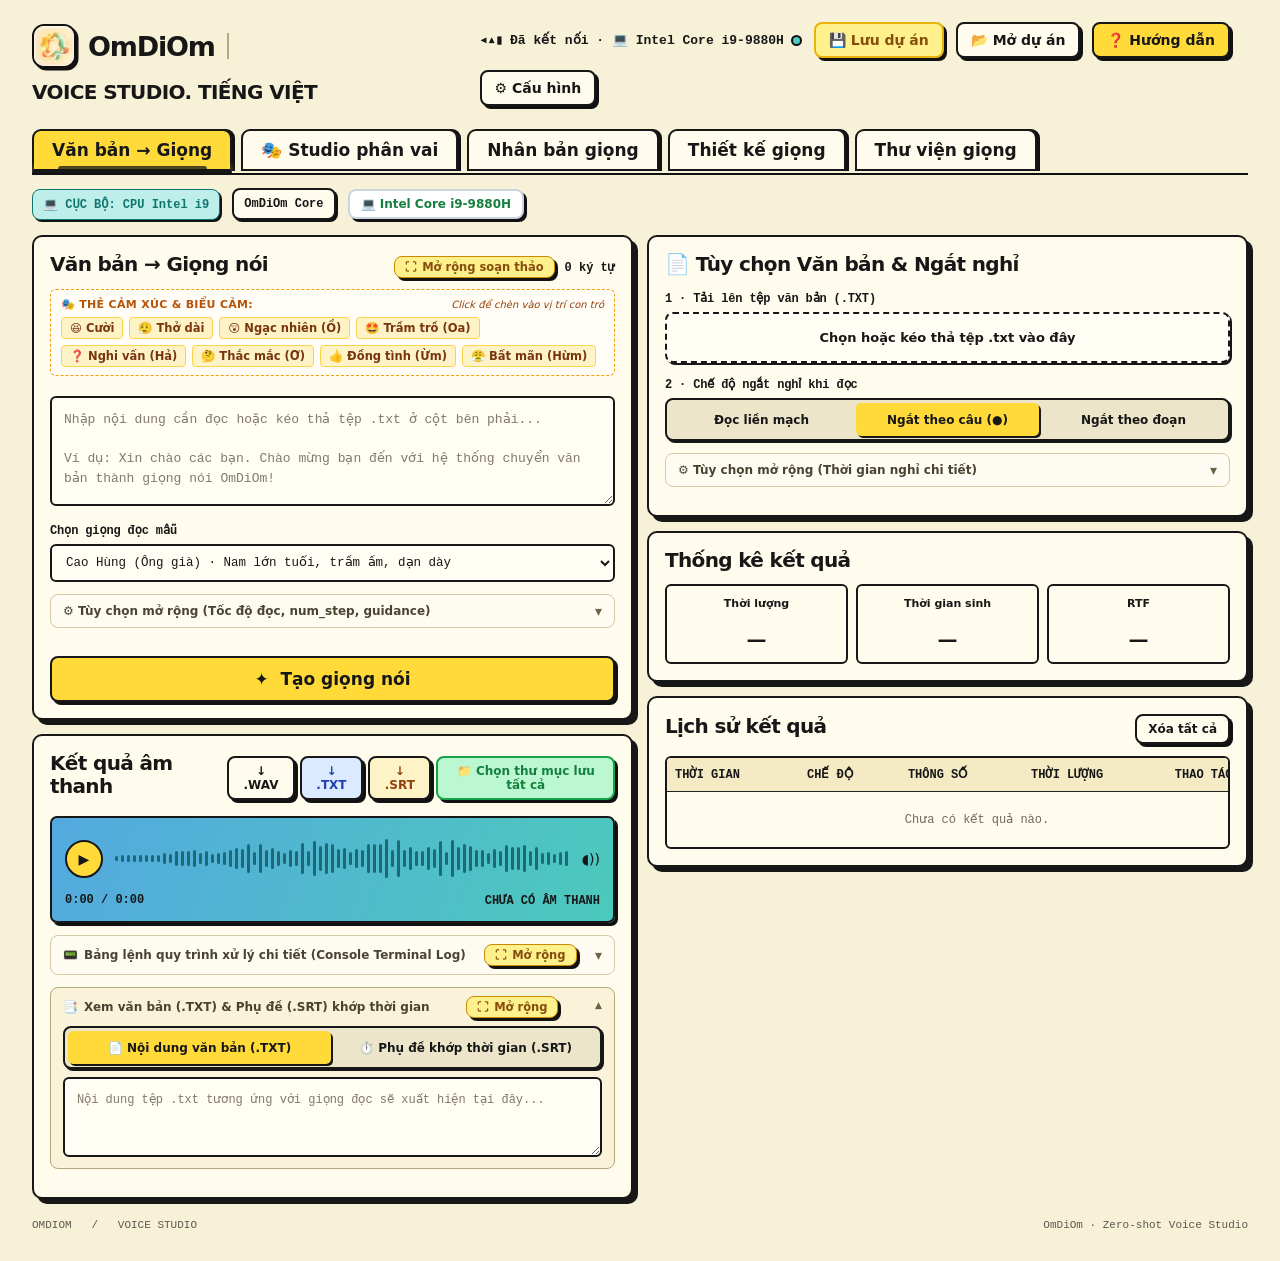
==== commit 2f90aa08: "Cap nhat nhan dien thuong hieu OmDiOm: tich hop bo logo Rosette, favicon va brand assets" ====
--- a/UI/index.html
+++ b/UI/index.html
@@ -4,7 +4,11 @@
 <head>
   <meta charset="UTF-8">
   <meta name="viewport" content="width=device-width, initial-scale=1">
-  <title>OmDiOm — STUDIO</title>
+  <title>OmDiOm STUDIO</title>
+    <link rel="icon" type="image/x-icon" href="assets/logo/rosette.ico">
+  <link rel="icon" type="image/png" sizes="32x32" href="assets/logo/rosette-32.png">
+  <link rel="icon" type="image/png" sizes="16x16" href="assets/logo/rosette-16.png">
+  <link rel="apple-touch-icon" sizes="180x180" href="assets/logo/rosette-180.png">
   <link rel="stylesheet" href="css/style.css">
 
 </head>
@@ -13,10 +17,9 @@
   <div class="wrap">
     <header class="top">
       <div class="brand">
-        <div class="logo"><svg viewBox="0 0 24 24" fill="none" stroke="currentColor" stroke-width="2">
-            <rect x="9" y="2" width="6" height="12" rx="3" />
-            <path d="M5 10a7 7 0 0 0 14 0M12 17v4m-4 0h8" />
-          </svg></div>
+        <div class="logo brand-logo" title="OmDiOm Studio Logo">
+          <img src="assets/logo/rosette-128.png" alt="OmDiOm Logo" class="brand-logo-img">
+        </div>
         <h1>OmDiOm</h1>
         <div class="divider"></div><strong>VOICE STUDIO. TIẾNG VIỆT</strong>
       </div>
@@ -48,7 +51,8 @@
                 <h2>Văn bản → Giọng nói</h2>
               </div>
               <div style="display:flex;align-items:center;gap:10px">
-                <button type="button" class="btn small" id="btnExpandTtsEditor" title="Mở rộng khung soạn thảo toàn màn hình để dễ dàng nhìn rõ và chỉnh sửa chi tiết"
+                <button type="button" class="btn small" id="btnExpandTtsEditor"
+                  title="Mở rộng khung soạn thảo toàn màn hình để dễ dàng nhìn rõ và chỉnh sửa chi tiết"
                   style="padding:3px 10px;font-size:11.5px;background:#fef08a;color:#854d0e;border:1.5px solid #ca8a04;font-weight:700;display:inline-flex;align-items:center;gap:5px;cursor:pointer">
                   <span>⛶</span> Mở rộng soạn thảo
                 </button>
@@ -143,8 +147,10 @@
             <!-- TAB ẨN TERMINAL CONSOLE LOG THEO THỜI GIAN THỰC -->
             <details class="adv-settings" id="ttsTerminalDetails" style="margin-top:12px">
               <summary style="display:flex;align-items:center;justify-content:space-between;cursor:pointer">
-                <span style="display:flex;align-items:center;gap:6px"><span>📟</span> <b>Bảng lệnh quy trình xử lý chi tiết (Console Terminal Log)</b></span>
-                <button type="button" class="btn small" id="btnExpandTtsTerminal" title="Mở rộng Console Log toàn màn hình để xem quy trình chi tiết nhất"
+                <span style="display:flex;align-items:center;gap:6px"><span>📟</span> <b>Bảng lệnh quy trình xử lý chi
+                    tiết (Console Terminal Log)</b></span>
+                <button type="button" class="btn small" id="btnExpandTtsTerminal"
+                  title="Mở rộng Console Log toàn màn hình để xem quy trình chi tiết nhất"
                   style="padding:3px 10px;font-size:11.5px;background:#fef08a;color:#854d0e;border:1.5px solid #ca8a04;font-weight:700;display:inline-flex;align-items:center;gap:5px;cursor:pointer">
                   <span>⛶</span> Mở rộng
                 </button>
@@ -160,7 +166,8 @@
               <summary style="display:flex;align-items:center;justify-content:space-between;cursor:pointer">
                 <span style="display:flex;align-items:center;gap:6px"><span>📑</span> <b>Xem văn bản (.TXT) &amp;
                     Phụ đề (.SRT) khớp thời gian</b></span>
-                <button type="button" class="btn small" id="btnExpandTtsPreview" title="Mở rộng toàn màn hình để xem tổng quát và chi tiết hơn giống như tab hướng dẫn"
+                <button type="button" class="btn small" id="btnExpandTtsPreview"
+                  title="Mở rộng toàn màn hình để xem tổng quát và chi tiết hơn giống như tab hướng dẫn"
                   style="padding:3px 10px;font-size:11.5px;background:#fef08a;color:#854d0e;border:1.5px solid #ca8a04;font-weight:700;display:inline-flex;align-items:center;gap:5px;cursor:pointer">
                   <span>⛶</span> Mở rộng
                 </button>
@@ -290,7 +297,8 @@
                 <h2>📝 Soạn thảo kịch bản đối thoại</h2>
               </div>
               <div style="display:flex;align-items:center;gap:10px">
-                <button type="button" class="btn small" id="btnExpandDlgEditor" title="Mở rộng khung kịch bản toàn màn hình để dễ dàng nhìn rõ và chỉnh sửa chi tiết"
+                <button type="button" class="btn small" id="btnExpandDlgEditor"
+                  title="Mở rộng khung kịch bản toàn màn hình để dễ dàng nhìn rõ và chỉnh sửa chi tiết"
                   style="padding:3px 10px;font-size:11.5px;background:#fef08a;color:#854d0e;border:1.5px solid #ca8a04;font-weight:700;display:inline-flex;align-items:center;gap:5px;cursor:pointer">
                   <span>⛶</span> Mở rộng kịch bản
                 </button>
@@ -416,8 +424,10 @@
             <!-- TERMINAL CONSOLE LOG KỊCH BẢN -->
             <details class="adv-settings" id="dlgTerminalDetails" style="margin-top:12px" open>
               <summary style="display:flex;align-items:center;justify-content:space-between;cursor:pointer">
-                <span style="display:flex;align-items:center;gap:6px"><span>📟</span> <b>Bảng điều khiển tiến trình phân vai (Console Log)</b></span>
-                <button type="button" class="btn small" id="btnExpandDlgTerminal" title="Mở rộng Console Log toàn màn hình để xem quy trình chi tiết nhất"
+                <span style="display:flex;align-items:center;gap:6px"><span>📟</span> <b>Bảng điều khiển tiến trình phân
+                    vai (Console Log)</b></span>
+                <button type="button" class="btn small" id="btnExpandDlgTerminal"
+                  title="Mở rộng Console Log toàn màn hình để xem quy trình chi tiết nhất"
                   style="padding:3px 10px;font-size:11.5px;background:#fef08a;color:#854d0e;border:1.5px solid #ca8a04;font-weight:700;display:inline-flex;align-items:center;gap:5px;cursor:pointer">
                   <span>⛶</span> Mở rộng
                 </button>
@@ -433,7 +443,8 @@
               <summary style="display:flex;align-items:center;justify-content:space-between;cursor:pointer">
                 <span style="display:flex;align-items:center;gap:6px"><span>📑</span> <b>Xem kịch bản (.TXT)
                     &amp; Phụ đề phân vai (.SRT)</b></span>
-                <button type="button" class="btn small" id="btnExpandDlgPreview" title="Mở rộng toàn màn hình để xem tổng quát và chi tiết hơn giống như tab hướng dẫn"
+                <button type="button" class="btn small" id="btnExpandDlgPreview"
+                  title="Mở rộng toàn màn hình để xem tổng quát và chi tiết hơn giống như tab hướng dẫn"
                   style="padding:3px 10px;font-size:11.5px;background:#fef08a;color:#854d0e;border:1.5px solid #ca8a04;font-weight:700;display:inline-flex;align-items:center;gap:5px;cursor:pointer">
                   <span>⛶</span> Mở rộng
                 </button>
@@ -1061,7 +1072,7 @@
                 nói cao nhất. Tùy chọn trên máy cá nhân tạm thời được bảo lưu.
               </div>
             </div>
-          
+
             <!-- Ô NHỎ CHUYỂN ĐỔI MODEL: OMDIOM (VIỆT HÓA) HOẶC OMNIVOICE (GỐC) -->
             <div class="model-selector" id="boxModelSelector"
               style="margin-top:14px;padding:12px 14px;border:1px solid #cbd5e1;border-radius:8px;background:#f8fafc">
@@ -1071,7 +1082,8 @@
                   <span>🎯</span> MÔ HÌNH AI ĐANG SỬ DỤNG (ACTIVE MODEL):
                 </strong>
                 <span class="badge" id="badgeActiveModel"
-                  style="font-size:10.5px;padding:2px 8px;background:#fef3c7;color:#92400e;font-weight:600">ĐANG DÙNG: OMDIOM</span>
+                  style="font-size:10.5px;padding:2px 8px;background:#fef3c7;color:#92400e;font-weight:600">ĐANG DÙNG:
+                  OMDIOM</span>
               </div>
 
               <div class="model-options" id="modelOptionsGroup"
@@ -1112,11 +1124,12 @@
                   </div>
                 </label>
               </div>
-              <div id="modelSwitchStatus" style="display:none;margin-top:8px;padding:6px 10px;background:#e0f2fe;border-radius:4px;font-size:11.5px;color:#0369a1;font-weight:500">
+              <div id="modelSwitchStatus"
+                style="display:none;margin-top:8px;padding:6px 10px;background:#e0f2fe;border-radius:4px;font-size:11.5px;color:#0369a1;font-weight:500">
                 ⏳ Đang hoán đổi trọng số mô hình trong bộ nhớ, vui lòng đợi...
               </div>
             </div>
-</section>
+          </section>
           <section class="card">
             <div class="card-title">
               <div>
@@ -1164,11 +1177,13 @@
 
     <!-- MODAL HƯỚNG DẪN SỬ DỤNG ẨN -->
     <dialog class="modal" id="helpModal" style="width:min(680px,94vw);max-height:85vh;overflow-y:auto">
-      <div class="card-title">
+      <div class="card-title" style="display:flex;align-items:center;gap:14px">
+        <img src="assets/logo/rosette-128.png" alt="OmDiOm Logo" style="width:46px;height:46px;border-radius:12px;border:2px solid #111;box-shadow:2px 2px 0 #111;flex-shrink:0">
         <div>
           <h2>📖 Cẩm Nang Hướng Dẫn Sử Dụng</h2>
           <div class="muted">Tài liệu chi tiết các tính năng của OmDiOm Studio</div>
-        </div><button class="btn small" id="btnCloseHelp">✕ Đóng</button>
+        </div>
+        <button class="btn small" id="btnCloseHelp" style="margin-left:auto">✕ Đóng</button>
       </div>
       <div style="margin-top:14px;display:grid;gap:14px">
         <section class="card" style="box-shadow:none;border-color:#b2aa8d">
@@ -1212,7 +1227,8 @@
 
     <!-- MODAL XEM CHI TIẾT VĂN BẢN VÀ PHỤ ĐỀ SRT (MỞ RỘNG TỔNG QUÁT) -->
     <dialog class="modal" id="previewModal" style="width:min(980px,95vw);max-height:88vh;overflow-y:auto;padding:22px">
-      <div class="card-title" style="display:flex;align-items:center;justify-content:space-between;border-bottom:2px solid #171717;padding-bottom:12px;margin-bottom:14px">
+      <div class="card-title"
+        style="display:flex;align-items:center;justify-content:space-between;border-bottom:2px solid #171717;padding-bottom:12px;margin-bottom:14px">
         <div>
           <h2 style="margin:0;display:flex;align-items:center;gap:8px;font-size:17px">
             <span>📑</span> <span id="modalPreviewTitle">Xem Chi Tiết Văn Bản &amp; Phụ Đề (.SRT)</span>
@@ -1222,16 +1238,21 @@
           </div>
         </div>
         <div style="display:flex;align-items:center;gap:8px">
-          <button type="button" class="btn small" id="btnModalCopy" style="background:#eff6ff;color:#1e40af;border-color:#3b82f6;font-weight:600">📋 Sao chép</button>
-          <button type="button" class="btn small" id="btnModalDownload" style="background:#f0fdf4;color:#166534;border-color:#22c55e;font-weight:600">⬇ Tải tệp</button>
+          <button type="button" class="btn small" id="btnModalCopy"
+            style="background:#eff6ff;color:#1e40af;border-color:#3b82f6;font-weight:600">📋 Sao chép</button>
+          <button type="button" class="btn small" id="btnModalDownload"
+            style="background:#f0fdf4;color:#166534;border-color:#22c55e;font-weight:600">⬇ Tải tệp</button>
           <button type="button" class="btn small" id="btnModalClose">✕ Thu nhỏ</button>
         </div>
       </div>
 
-      <div style="display:flex;align-items:center;justify-content:space-between;margin-bottom:12px;flex-wrap:wrap;gap:8px">
+      <div
+        style="display:flex;align-items:center;justify-content:space-between;margin-bottom:12px;flex-wrap:wrap;gap:8px">
         <div class="segmented" style="margin-bottom:0">
-          <button type="button" class="segment selected" id="btnModalTabTxt" style="padding:6px 16px;font-weight:700">📄 Nội dung văn bản (.TXT)</button>
-          <button type="button" class="segment" id="btnModalTabSrt" style="padding:6px 16px;font-weight:700">⏱ Phụ đề khớp thời gian (.SRT)</button>
+          <button type="button" class="segment selected" id="btnModalTabTxt" style="padding:6px 16px;font-weight:700">📄
+            Nội dung văn bản (.TXT)</button>
+          <button type="button" class="segment" id="btnModalTabSrt" style="padding:6px 16px;font-weight:700">⏱ Phụ đề
+            khớp thời gian (.SRT)</button>
         </div>
         <div class="muted" id="modalPreviewStats" style="font-size:12px;font-weight:600">
           📊 Đang xem nội dung
@@ -1252,14 +1273,16 @@
       </div>
 
       <div class="modal-actions" style="margin-top:16px;display:flex;align-items:center;justify-content:space-between">
-        <span class="muted" style="font-size:11.5px">💡 Phím tắt: Bấm phím <b>Esc</b> hoặc nút <b>Thu nhỏ lại</b> để quay lại kích thước nhỏ như ban đầu.</span>
+        <span class="muted" style="font-size:11.5px">💡 Phím tắt: Bấm phím <b>Esc</b> hoặc nút <b>Thu nhỏ lại</b> để
+          quay lại kích thước nhỏ như ban đầu.</span>
         <button type="button" class="btn primary" id="btnModalClose2">Thu nhỏ lại</button>
       </div>
     </dialog>
 
     <!-- MODAL SOẠN THẢO VĂN BẢN & KỊCH BẢN TOÀN MÀN HÌNH (FOCUS ZEN EDITOR) -->
     <dialog class="modal" id="editorModal" style="width:min(1080px,96vw);max-height:90vh;overflow-y:auto;padding:22px">
-      <div class="card-title" style="display:flex;align-items:center;justify-content:space-between;border-bottom:2px solid #171717;padding-bottom:12px;margin-bottom:12px">
+      <div class="card-title"
+        style="display:flex;align-items:center;justify-content:space-between;border-bottom:2px solid #171717;padding-bottom:12px;margin-bottom:12px">
         <div>
           <h2 style="margin:0;display:flex;align-items:center;gap:8px;font-size:17.5px">
             <span>📝</span> <span id="editorModalTitle">Trình Soạn Thảo Toàn Màn Hình</span>
@@ -1269,13 +1292,19 @@
           </div>
         </div>
         <div style="display:flex;align-items:center;gap:8px">
-          <div style="display:flex;align-items:center;background:#ede5c9;border:1.5px solid #171717;border-radius:6px;padding:2px 4px;gap:2px" title="Điều chỉnh kích cỡ phông chữ">
-            <button type="button" class="btn small" id="btnEditorFontDec" style="padding:2px 7px;font-size:11px;background:#fffdf4">A-</button>
+          <div
+            style="display:flex;align-items:center;background:#ede5c9;border:1.5px solid #171717;border-radius:6px;padding:2px 4px;gap:2px"
+            title="Điều chỉnh kích cỡ phông chữ">
+            <button type="button" class="btn small" id="btnEditorFontDec"
+              style="padding:2px 7px;font-size:11px;background:#fffdf4">A-</button>
             <span id="editorFontSizeLabel" style="font-size:11.5px;font-weight:700;padding:0 4px">15px</span>
-            <button type="button" class="btn small" id="btnEditorFontInc" style="padding:2px 7px;font-size:11px;background:#fffdf4">A+</button>
+            <button type="button" class="btn small" id="btnEditorFontInc"
+              style="padding:2px 7px;font-size:11px;background:#fffdf4">A+</button>
           </div>
-          <button type="button" class="btn small" id="btnEditorCopy" style="background:#eff6ff;color:#1e40af;border-color:#3b82f6;font-weight:600">📋 Sao chép</button>
-          <button type="button" class="btn small" id="btnEditorClear" style="background:#fff1f2;color:#be123c;border-color:#fb7185">🗑️ Xóa</button>
+          <button type="button" class="btn small" id="btnEditorCopy"
+            style="background:#eff6ff;color:#1e40af;border-color:#3b82f6;font-weight:600">📋 Sao chép</button>
+          <button type="button" class="btn small" id="btnEditorClear"
+            style="background:#fff1f2;color:#be123c;border-color:#fb7185">🗑️ Xóa</button>
           <button type="button" class="btn small" id="btnEditorClose">✕ Thu nhỏ</button>
         </div>
       </div>
@@ -1288,15 +1317,25 @@
         </div>
         <div class="emotion-tags" id="editorEmotionTags">
           <button type="button" class="btn-emotion" data-tag="[cười]" title="Chèn thẻ [cười]">😆 Cười</button>
-          <button type="button" class="btn-emotion" data-tag="[thở dài]" title="Chèn thẻ [thở dài]">😮‍💨 Thở dài</button>
-          <button type="button" class="btn-emotion" data-tag="[ngạc nhiên]" title="Chèn thẻ [ngạc nhiên]">😲 Ngạc nhiên</button>
-          <button type="button" class="btn-emotion" data-tag="[trầm trồ]" title="Chèn thẻ [trầm trồ]">🤩 Trầm trồ</button>
-          <button type="button" class="btn-emotion" data-tag="[nghi vấn]" title="Chèn thẻ [nghi vấn]">❓ Nghi vấn</button>
-          <button type="button" class="btn-emotion" data-tag="[thắc mắc]" title="Chèn thẻ [thắc mắc]">🤔 Thắc mắc</button>
-          <button type="button" class="btn-emotion" data-tag="[đồng tình]" title="Chèn thẻ [đồng tình]">👍 Đồng tình</button>
+          <button type="button" class="btn-emotion" data-tag="[thở dài]" title="Chèn thẻ [thở dài]">😮‍💨 Thở
+            dài</button>
+          <button type="button" class="btn-emotion" data-tag="[ngạc nhiên]" title="Chèn thẻ [ngạc nhiên]">😲 Ngạc
+            nhiên</button>
+          <button type="button" class="btn-emotion" data-tag="[trầm trồ]" title="Chèn thẻ [trầm trồ]">🤩 Trầm
+            trồ</button>
+          <button type="button" class="btn-emotion" data-tag="[nghi vấn]" title="Chèn thẻ [nghi vấn]">❓ Nghi
+            vấn</button>
+          <button type="button" class="btn-emotion" data-tag="[thắc mắc]" title="Chèn thẻ [thắc mắc]">🤔 Thắc
+            mắc</button>
+          <button type="button" class="btn-emotion" data-tag="[đồng tình]" title="Chèn thẻ [đồng tình]">👍 Đồng
+            tình</button>
           <button type="button" class="btn-emotion" data-tag="[bất mãn]" title="Chèn thẻ [bất mãn]">😤 Bất mãn</button>
-          <button type="button" class="btn-pause-tag" data-tag="[nghỉ: 0.5s]" title="Chèn khoảng lặng 0.5 giây" style="background:#e0e7ff;color:#3730a3;border:1.5px solid #818cf8;border-radius:4px;padding:2px 7px;font-size:11px;font-weight:700;cursor:pointer">⏱️ Nghỉ 0.5s</button>
-          <button type="button" class="btn-pause-tag" data-tag="[nghỉ: 1.0s]" title="Chèn khoảng lặng 1.0 giây" style="background:#e0e7ff;color:#3730a3;border:1.5px solid #818cf8;border-radius:4px;padding:2px 7px;font-size:11px;font-weight:700;cursor:pointer">⏱️ Nghỉ 1.0s</button>
+          <button type="button" class="btn-pause-tag" data-tag="[nghỉ: 0.5s]" title="Chèn khoảng lặng 0.5 giây"
+            style="background:#e0e7ff;color:#3730a3;border:1.5px solid #818cf8;border-radius:4px;padding:2px 7px;font-size:11px;font-weight:700;cursor:pointer">⏱️
+            Nghỉ 0.5s</button>
+          <button type="button" class="btn-pause-tag" data-tag="[nghỉ: 1.0s]" title="Chèn khoảng lặng 1.0 giây"
+            style="background:#e0e7ff;color:#3730a3;border:1.5px solid #818cf8;border-radius:4px;padding:2px 7px;font-size:11px;font-weight:700;cursor:pointer">⏱️
+            Nghỉ 1.0s</button>
         </div>
       </div>
 
@@ -1311,7 +1350,8 @@
           📊 0 từ · 0 ký tự · ~0s ước tính thời lượng
         </div>
         <div style="display:flex;gap:8px">
-          <button type="button" class="btn primary" id="btnEditorApply" style="margin-top:0;padding:8px 20px;font-size:13.5px;font-weight:800">
+          <button type="button" class="btn primary" id="btnEditorApply"
+            style="margin-top:0;padding:8px 20px;font-size:13.5px;font-weight:800">
             ✓ Áp dụng &amp; Thu nhỏ lại
           </button>
         </div>
@@ -1319,8 +1359,10 @@
     </dialog>
 
     <!-- MODAL XEM CHI TIẾT CONSOLE TERMINAL LOG TOÀN MÀN HÌNH -->
-    <dialog class="modal" id="terminalModal" style="width:min(1080px,96vw);max-height:90vh;overflow-y:auto;padding:22px">
-      <div class="card-title" style="display:flex;align-items:center;justify-content:space-between;border-bottom:2px solid #171717;padding-bottom:12px;margin-bottom:12px">
+    <dialog class="modal" id="terminalModal"
+      style="width:min(1080px,96vw);max-height:90vh;overflow-y:auto;padding:22px">
+      <div class="card-title"
+        style="display:flex;align-items:center;justify-content:space-between;border-bottom:2px solid #171717;padding-bottom:12px;margin-bottom:12px">
         <div>
           <h2 style="margin:0;display:flex;align-items:center;gap:8px;font-size:17.5px">
             <span>📟</span> <span id="terminalModalTitle">Bảng Lệnh Quy Trình Xử Lý Chi Tiết (Full Terminal Log)</span>
@@ -1330,22 +1372,28 @@
           </div>
         </div>
         <div style="display:flex;align-items:center;gap:8px">
-          <button type="button" class="btn small" id="btnTerminalAutoScroll" style="background:#e0f2fe;color:#0369a1;border-color:#38bdf8;font-weight:700">⬇ Tự cuộn: BẬT</button>
-          <button type="button" class="btn small" id="btnTerminalCopy" style="background:#eff6ff;color:#1e40af;border-color:#3b82f6;font-weight:600">📋 Sao chép log</button>
-          <button type="button" class="btn small" id="btnTerminalClear" style="background:#fff1f2;color:#be123c;border-color:#fb7185">🗑️ Xóa log</button>
+          <button type="button" class="btn small" id="btnTerminalAutoScroll"
+            style="background:#e0f2fe;color:#0369a1;border-color:#38bdf8;font-weight:700">⬇ Tự cuộn: BẬT</button>
+          <button type="button" class="btn small" id="btnTerminalCopy"
+            style="background:#eff6ff;color:#1e40af;border-color:#3b82f6;font-weight:600">📋 Sao chép log</button>
+          <button type="button" class="btn small" id="btnTerminalClear"
+            style="background:#fff1f2;color:#be123c;border-color:#fb7185">🗑️ Xóa log</button>
           <button type="button" class="btn small" id="btnTerminalClose">✕ Thu nhỏ</button>
         </div>
       </div>
 
       <div style="flex:1;display:flex;flex-direction:column;min-height:440px">
-        <div class="term-panel" id="modalTerminalPanel" style="height:460px;max-height:460px;overflow-y:auto;font-size:12.5px;line-height:1.7;padding:16px;border:2px solid #171717;box-shadow:inset 2px 2px 0 #000">
+        <div class="term-panel" id="modalTerminalPanel"
+          style="height:460px;max-height:460px;overflow-y:auto;font-size:12.5px;line-height:1.7;padding:16px;border:2px solid #171717;box-shadow:inset 2px 2px 0 #000">
           <!-- Logs render tự động tại đây -->
         </div>
       </div>
 
       <div class="modal-actions" style="margin-top:14px;display:flex;align-items:center;justify-content:space-between">
-        <span class="muted" style="font-size:11.5px">🟢 Trạng thái: Đang theo dõi thời gian thực · Nhấn phím <b>Esc</b> hoặc nút <b>Thu nhỏ lại</b> để đóng.</span>
-        <button type="button" class="btn primary" id="btnTerminalClose2" style="margin-top:0;padding:8px 20px;font-size:13.5px">Thu nhỏ lại</button>
+        <span class="muted" style="font-size:11.5px">🟢 Trạng thái: Đang theo dõi thời gian thực · Nhấn phím <b>Esc</b>
+          hoặc nút <b>Thu nhỏ lại</b> để đóng.</span>
+        <button type="button" class="btn primary" id="btnTerminalClose2"
+          style="margin-top:0;padding:8px 20px;font-size:13.5px">Thu nhỏ lại</button>
       </div>
     </dialog>
 
--- a/UI/css/style.css
+++ b/UI/css/style.css
@@ -569,3 +569,31 @@
   0%, 100% { transform: scale(1); }
   50% { transform: scale(1.08); box-shadow: 2px 2px 0 #111, 0 0 16px rgba(239, 68, 68, 0.85); }
 }
+
+/* ── Brand Logo Styling ── */
+.logo.brand-logo {
+  width: 44px;
+  height: 44px;
+  border-radius: 12px;
+  overflow: hidden;
+  padding: 0;
+  background: #fdfbf7;
+  border: 2px solid #111;
+  box-shadow: 2.5px 2.5px 0 #111;
+  display: flex;
+  align-items: center;
+  justify-content: center;
+  transition: transform 0.25s cubic-bezier(0.34, 1.56, 0.64, 1), box-shadow 0.25s ease;
+  cursor: pointer;
+  flex-shrink: 0;
+}
+.logo.brand-logo:hover {
+  transform: scale(1.08) rotate(-3deg);
+  box-shadow: 4px 4px 0 #111;
+}
+.brand-logo-img {
+  width: 100%;
+  height: 100%;
+  object-fit: cover;
+  display: block;
+}
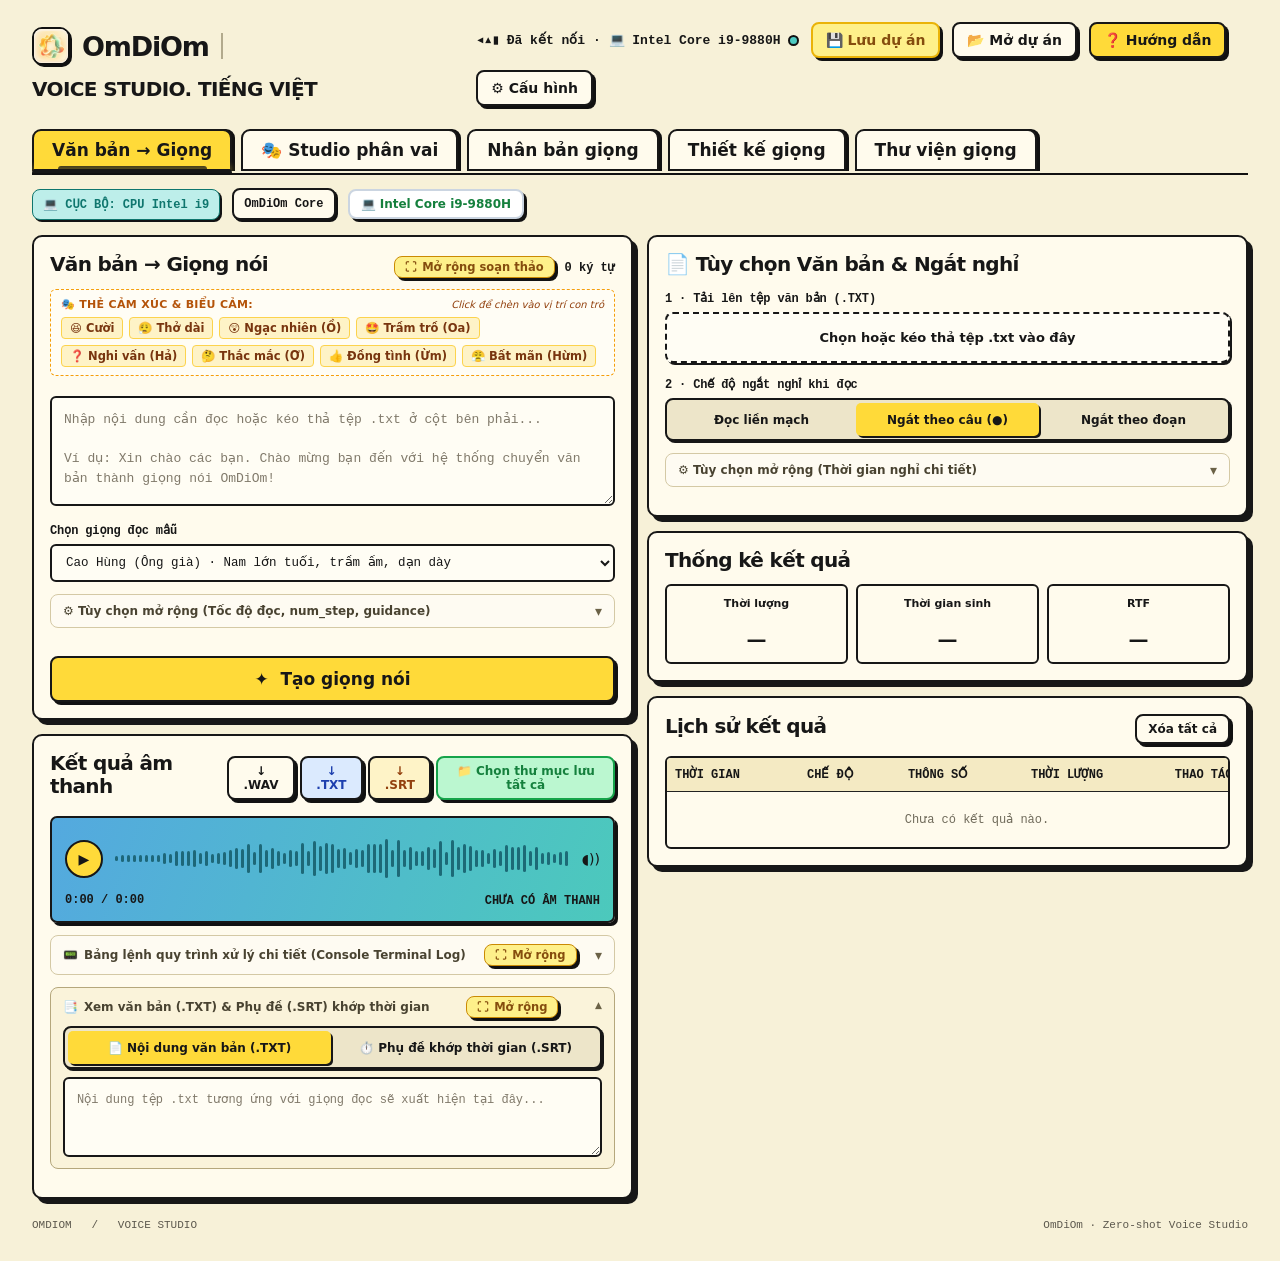
==== commit 7e0bc1cd: "Sua loi tran kich thuoc logo tren header: co dinh 38px, chong tran overflow va cache-busting CSS" ====
--- a/UI/index.html
+++ b/UI/index.html
@@ -9,7 +9,7 @@
   <link rel="icon" type="image/png" sizes="32x32" href="assets/logo/rosette-32.png">
   <link rel="icon" type="image/png" sizes="16x16" href="assets/logo/rosette-16.png">
   <link rel="apple-touch-icon" sizes="180x180" href="assets/logo/rosette-180.png">
-  <link rel="stylesheet" href="css/style.css">
+  <link rel="stylesheet" href="css/style.css?v=2.2">
 
 </head>
 
@@ -17,8 +17,8 @@
   <div class="wrap">
     <header class="top">
       <div class="brand">
-        <div class="logo brand-logo" title="OmDiOm Studio Logo">
-          <img src="assets/logo/rosette-128.png" alt="OmDiOm Logo" class="brand-logo-img">
+        <div class="brand-logo-wrap" style="width:38px;height:38px;min-width:38px;min-height:38px;max-width:38px;max-height:38px;border-radius:10px;overflow:hidden;border:2px solid #111;box-shadow:2px 2px 0 #111;background:#fff;display:flex;align-items:center;justify-content:center;flex-shrink:0;cursor:pointer;" title="OmDiOm Studio">
+          <img src="assets/logo/rosette-128.png" alt="OmDiOm Logo" style="width:100%;height:100%;max-width:100%;max-height:100%;object-fit:cover;display:block;">
         </div>
         <h1>OmDiOm</h1>
         <div class="divider"></div><strong>VOICE STUDIO. TIẾNG VIỆT</strong>
--- a/UI/css/style.css
+++ b/UI/css/style.css
@@ -1,4 +1,4 @@
-:root{--paper:#f7f1d8;--panel:#fffbed;--yellow:#ffda39;--ink:#171717;--cyan:#4dcac1;--line:2px solid var(--ink);--shadow:5px 5px 0 var(--ink)}*{box-sizing:border-box}body{margin:0;background:var(--paper);color:var(--ink);font-family:system-ui,-apple-system,"Segoe UI",sans-serif;font-size:14px}button,input,textarea,select{font:inherit;color:inherit}button{cursor:pointer}button:focus-visible,input:focus-visible,textarea:focus-visible,select:focus-visible{outline:3px solid #2672ed;outline-offset:3px}.wrap{max-width:1500px;margin:auto;padding:22px 32px 28px}.top{display:flex;justify-content:space-between;align-items:center;gap:16px}.brand{display:flex;align-items:center;gap:12px;flex-wrap:wrap}.logo{width:40px;height:40px;display:grid;place-items:center;border:var(--line);border-radius:50%;background:var(--yellow);box-shadow:2px 2px 0 #111}.logo svg{width:23px}.brand h1{font-size:27px;letter-spacing:-1.2px;margin:0;font-weight:900}.brand .divider{height:26px;width:2px;background:#b2aa8d}.brand strong{font-size:20px;letter-spacing:-.6px}.top-right,.status-row{display:flex;gap:12px;align-items:center;flex-wrap:wrap}.status{font-family:monospace;font-weight:700;font-size:13px;display:flex;align-items:center;gap:7px}.dot{width:11px;height:11px;border:2px solid #111;background:#a7a7a7;border-radius:50%}.btn,.badge{border:var(--line);background:var(--panel);border-radius:8px;box-shadow:3px 3px 0 #111;padding:8px 13px;font-weight:800;transition:transform .16s,box-shadow .16s,background .16s}.btn:hover{transform:translate(-2px,-2px);box-shadow:5px 5px 0 #111}.btn:active{transform:translate(2px,2px);box-shadow:1px 1px 0 #111}.tabs{display:flex;gap:9px;margin-top:23px;border-bottom:2px solid #111;overflow:auto;padding:0 0 2px}.tab{border:var(--line);border-radius:9px 9px 0 0;padding:9px 18px;font-size:17px;font-weight:900;background:var(--panel);white-space:nowrap;box-shadow:3px 0 0 #111;transition:background .2s,transform .2s}.tab:hover{transform:translateY(-2px)}.tab.active{background:var(--yellow)}.status-row{padding:13px 0 15px}.badge{font-family:monospace;font-size:12px;font-weight:700;box-shadow:2px 2px 0 #111;padding:7px 10px}.grid{display:grid;grid-template-columns:1.04fr 1.04fr;gap:14px}.left,.right{display:grid;gap:14px;align-content:start}.right-top,.right-mid{display:grid;grid-template-columns:1fr 1fr;gap:14px}.card{background:var(--panel);border:var(--line);border-radius:10px;box-shadow:var(--shadow);padding:16px;min-width:0;animation:rise .45s both}.card:nth-child(2){animation-delay:.08s}@keyframes rise{from{opacity:0;transform:translateY(10px)}to{opacity:1;transform:translateY(0)}}h2{font-size:20px;line-height:1.15;letter-spacing:-.65px;margin:0 0 5px;font-weight:900}h3{font-size:14px;margin:0 0 8px}.muted{font-family:monospace;font-size:12px;line-height:1.5;color:#555045}.row-between{display:flex;align-items:center;justify-content:space-between;gap:12px}.counter{font-family:monospace;font-weight:bold;font-size:12px;white-space:nowrap}textarea{width:100%;resize:vertical;min-height:110px;border:var(--line);border-radius:6px;background:#fffdf4;padding:12px;line-height:1.5;font-family:monospace;font-size:13px;margin-top:10px}textarea::placeholder{color:#817a6b}.hint{margin:7px 0 17px}.settings{display:grid;grid-template-columns:1fr 1fr .8fr;gap:18px;align-items:end}.setting label{display:flex;justify-content:space-between;font-weight:800;margin-bottom:8px}.setting output{font-family:monospace;font-size:12px}.setting input[type=number],select{height:38px;width:100%;border:var(--line);border-radius:6px;padding:0 8px;background:#fffdf4}input[type=range]{width:100%;accent-color:#e6b900;cursor:pointer;margin:4px 0}.scale{display:flex;justify-content:space-between;font:11px monospace}.primary{width:100%;background:var(--yellow);font-size:17px;padding:11px;margin-top:16px}.card-title{display:flex;justify-content:space-between;align-items:center;gap:8px}.small{padding:6px 11px;font-size:12px}.attribute{display:grid;grid-template-columns:75px 1fr;gap:8px;align-items:center;margin-top:11px}.attribute>span{font-family:monospace;font-weight:bold}.segmented{display:flex;min-width:0}.segment{flex:1;border:var(--line);border-right:0;background:#fffdf4;padding:7px 3px;font-size:12px;font-weight:800;transition:background .18s,transform .18s}.segment:first-child{border-radius:6px 0 0 6px}.segment:last-child{border-right:var(--line);border-radius:0 6px 6px 0}.segment.selected{background:var(--yellow)}.segment:hover{filter:brightness(.96)}.checklist{list-style:none;padding:0;margin:13px 0 0;display:grid;gap:12px}.checklist li{display:flex;gap:9px;font:12px/1.4 monospace}.check{font-size:18px;font-weight:900;line-height:1;color:#c49b00;text-shadow:1px 1px #111}.metrics{display:grid;grid-template-columns:repeat(3,1fr);gap:8px;margin-top:12px}.metric{border:var(--line);border-radius:6px;text-align:center;padding:11px 5px;min-width:0}.metric span{display:block;font-size:11px;font-weight:800;min-height:30px}.metric strong{font-size:20px;font-weight:900}.metric small{font-size:11px}.audio-box{margin-top:13px;border:var(--line);border-radius:7px;background:linear-gradient(110deg,#54a9df,#4cc9bc);padding:13px;box-shadow:3px 3px 0 #111}.player{display:flex;align-items:center;gap:12px}.play{width:38px;height:38px;background:var(--yellow);border:var(--line);border-radius:50%;font-weight:900;flex:none;transition:transform .2s}.play:hover{transform:scale(1.1)}.wave{height:55px;flex:1;display:flex;align-items:center;gap:2px;overflow:hidden}.wave i{display:block;flex:1;min-width:2px;background:#145a69;border-radius:2px;opacity:.85;transform-origin:center;transition:height .25s}.playing .wave i{animation:pulse .7s ease-in-out infinite alternate}.wave i:nth-child(3n){animation-delay:.2s}.wave i:nth-child(4n){animation-delay:.35s}@keyframes pulse{to{transform:scaleY(.45)}}.audio-meta{display:flex;justify-content:space-between;font:12px monospace;font-weight:bold;margin-top:7px}.history{overflow:hidden}.table-scroll{overflow:auto;margin-top:12px;border:var(--line);border-radius:6px}table{border-collapse:collapse;width:100%;min-width:620px;font:12px monospace;text-align:left}th,td{padding:9px 8px;border-bottom:1px solid #222}th{background:#f4eac3;font-weight:900}tr:last-child td{border-bottom:0}tbody tr:hover{background:#fff3b8}.empty{text-align:center;color:#706b5b;padding:20px}.mini{border:var(--line);border-radius:5px;background:var(--cyan);padding:4px 8px;font-weight:bold;cursor:pointer;transition:transform .14s,box-shadow .14s}
+:root{--paper:#f7f1d8;--panel:#fffbed;--yellow:#ffda39;--ink:#171717;--cyan:#4dcac1;--line:2px solid var(--ink);--shadow:5px 5px 0 var(--ink)}*{box-sizing:border-box}body{margin:0;background:var(--paper);color:var(--ink);font-family:system-ui,-apple-system,"Segoe UI",sans-serif;font-size:14px}button,input,textarea,select{font:inherit;color:inherit}button{cursor:pointer}button:focus-visible,input:focus-visible,textarea:focus-visible,select:focus-visible{outline:3px solid #2672ed;outline-offset:3px}.wrap{max-width:1500px;margin:auto;padding:22px 32px 28px}.top{display:flex;justify-content:space-between;align-items:center;gap:16px}.brand{display:flex;align-items:center;gap:12px;flex-wrap:wrap}.logo{width:38px;height:38px;display:grid;place-items:center;border:var(--line);border-radius:10px;background:var(--yellow);box-shadow:2px 2px 0 #111;overflow:hidden;flex-shrink:0}.logo svg{width:23px}.brand h1{font-size:27px;letter-spacing:-1.2px;margin:0;font-weight:900}.brand .divider{height:26px;width:2px;background:#b2aa8d}.brand strong{font-size:20px;letter-spacing:-.6px}.top-right,.status-row{display:flex;gap:12px;align-items:center;flex-wrap:wrap}.status{font-family:monospace;font-weight:700;font-size:13px;display:flex;align-items:center;gap:7px}.dot{width:11px;height:11px;border:2px solid #111;background:#a7a7a7;border-radius:50%}.btn,.badge{border:var(--line);background:var(--panel);border-radius:8px;box-shadow:3px 3px 0 #111;padding:8px 13px;font-weight:800;transition:transform .16s,box-shadow .16s,background .16s}.btn:hover{transform:translate(-2px,-2px);box-shadow:5px 5px 0 #111}.btn:active{transform:translate(2px,2px);box-shadow:1px 1px 0 #111}.tabs{display:flex;gap:9px;margin-top:23px;border-bottom:2px solid #111;overflow:auto;padding:0 0 2px}.tab{border:var(--line);border-radius:9px 9px 0 0;padding:9px 18px;font-size:17px;font-weight:900;background:var(--panel);white-space:nowrap;box-shadow:3px 0 0 #111;transition:background .2s,transform .2s}.tab:hover{transform:translateY(-2px)}.tab.active{background:var(--yellow)}.status-row{padding:13px 0 15px}.badge{font-family:monospace;font-size:12px;font-weight:700;box-shadow:2px 2px 0 #111;padding:7px 10px}.grid{display:grid;grid-template-columns:1.04fr 1.04fr;gap:14px}.left,.right{display:grid;gap:14px;align-content:start}.right-top,.right-mid{display:grid;grid-template-columns:1fr 1fr;gap:14px}.card{background:var(--panel);border:var(--line);border-radius:10px;box-shadow:var(--shadow);padding:16px;min-width:0;animation:rise .45s both}.card:nth-child(2){animation-delay:.08s}@keyframes rise{from{opacity:0;transform:translateY(10px)}to{opacity:1;transform:translateY(0)}}h2{font-size:20px;line-height:1.15;letter-spacing:-.65px;margin:0 0 5px;font-weight:900}h3{font-size:14px;margin:0 0 8px}.muted{font-family:monospace;font-size:12px;line-height:1.5;color:#555045}.row-between{display:flex;align-items:center;justify-content:space-between;gap:12px}.counter{font-family:monospace;font-weight:bold;font-size:12px;white-space:nowrap}textarea{width:100%;resize:vertical;min-height:110px;border:var(--line);border-radius:6px;background:#fffdf4;padding:12px;line-height:1.5;font-family:monospace;font-size:13px;margin-top:10px}textarea::placeholder{color:#817a6b}.hint{margin:7px 0 17px}.settings{display:grid;grid-template-columns:1fr 1fr .8fr;gap:18px;align-items:end}.setting label{display:flex;justify-content:space-between;font-weight:800;margin-bottom:8px}.setting output{font-family:monospace;font-size:12px}.setting input[type=number],select{height:38px;width:100%;border:var(--line);border-radius:6px;padding:0 8px;background:#fffdf4}input[type=range]{width:100%;accent-color:#e6b900;cursor:pointer;margin:4px 0}.scale{display:flex;justify-content:space-between;font:11px monospace}.primary{width:100%;background:var(--yellow);font-size:17px;padding:11px;margin-top:16px}.card-title{display:flex;justify-content:space-between;align-items:center;gap:8px}.small{padding:6px 11px;font-size:12px}.attribute{display:grid;grid-template-columns:75px 1fr;gap:8px;align-items:center;margin-top:11px}.attribute>span{font-family:monospace;font-weight:bold}.segmented{display:flex;min-width:0}.segment{flex:1;border:var(--line);border-right:0;background:#fffdf4;padding:7px 3px;font-size:12px;font-weight:800;transition:background .18s,transform .18s}.segment:first-child{border-radius:6px 0 0 6px}.segment:last-child{border-right:var(--line);border-radius:0 6px 6px 0}.segment.selected{background:var(--yellow)}.segment:hover{filter:brightness(.96)}.checklist{list-style:none;padding:0;margin:13px 0 0;display:grid;gap:12px}.checklist li{display:flex;gap:9px;font:12px/1.4 monospace}.check{font-size:18px;font-weight:900;line-height:1;color:#c49b00;text-shadow:1px 1px #111}.metrics{display:grid;grid-template-columns:repeat(3,1fr);gap:8px;margin-top:12px}.metric{border:var(--line);border-radius:6px;text-align:center;padding:11px 5px;min-width:0}.metric span{display:block;font-size:11px;font-weight:800;min-height:30px}.metric strong{font-size:20px;font-weight:900}.metric small{font-size:11px}.audio-box{margin-top:13px;border:var(--line);border-radius:7px;background:linear-gradient(110deg,#54a9df,#4cc9bc);padding:13px;box-shadow:3px 3px 0 #111}.player{display:flex;align-items:center;gap:12px}.play{width:38px;height:38px;background:var(--yellow);border:var(--line);border-radius:50%;font-weight:900;flex:none;transition:transform .2s}.play:hover{transform:scale(1.1)}.wave{height:55px;flex:1;display:flex;align-items:center;gap:2px;overflow:hidden}.wave i{display:block;flex:1;min-width:2px;background:#145a69;border-radius:2px;opacity:.85;transform-origin:center;transition:height .25s}.playing .wave i{animation:pulse .7s ease-in-out infinite alternate}.wave i:nth-child(3n){animation-delay:.2s}.wave i:nth-child(4n){animation-delay:.35s}@keyframes pulse{to{transform:scaleY(.45)}}.audio-meta{display:flex;justify-content:space-between;font:12px monospace;font-weight:bold;margin-top:7px}.history{overflow:hidden}.table-scroll{overflow:auto;margin-top:12px;border:var(--line);border-radius:6px}table{border-collapse:collapse;width:100%;min-width:620px;font:12px monospace;text-align:left}th,td{padding:9px 8px;border-bottom:1px solid #222}th{background:#f4eac3;font-weight:900}tr:last-child td{border-bottom:0}tbody tr:hover{background:#fff3b8}.empty{text-align:center;color:#706b5b;padding:20px}.mini{border:var(--line);border-radius:5px;background:var(--cyan);padding:4px 8px;font-weight:bold;cursor:pointer;transition:transform .14s,box-shadow .14s}
 .mini:hover{transform:translate(-1px,-1px);box-shadow:2px 2px 0 #111}
 .mini:active{transform:translate(1px,1px);box-shadow:none}
 .mini-dl{background:var(--yellow)}
@@ -597,3 +597,35 @@
   object-fit: cover;
   display: block;
 }
+
+/* ── OmDiOm Brand Logo Bulletproof Rules ── */
+.brand-logo-wrap {
+  width: 38px !important;
+  height: 38px !important;
+  min-width: 38px !important;
+  min-height: 38px !important;
+  max-width: 38px !important;
+  max-height: 38px !important;
+  border-radius: 10px !important;
+  overflow: hidden !important;
+  border: 2px solid #111 !important;
+  box-shadow: 2px 2px 0 #111 !important;
+  background: #fdfbf7 !important;
+  display: flex !important;
+  align-items: center !important;
+  justify-content: center !important;
+  flex-shrink: 0 !important;
+  transition: transform 0.2s cubic-bezier(0.34, 1.56, 0.64, 1), box-shadow 0.2s ease !important;
+}
+.brand-logo-wrap:hover {
+  transform: scale(1.08) rotate(-3deg) !important;
+  box-shadow: 3.5px 3.5px 0 #111 !important;
+}
+.brand-logo-wrap img {
+  width: 100% !important;
+  height: 100% !important;
+  max-width: 100% !important;
+  max-height: 100% !important;
+  object-fit: cover !important;
+  display: block !important;
+}
